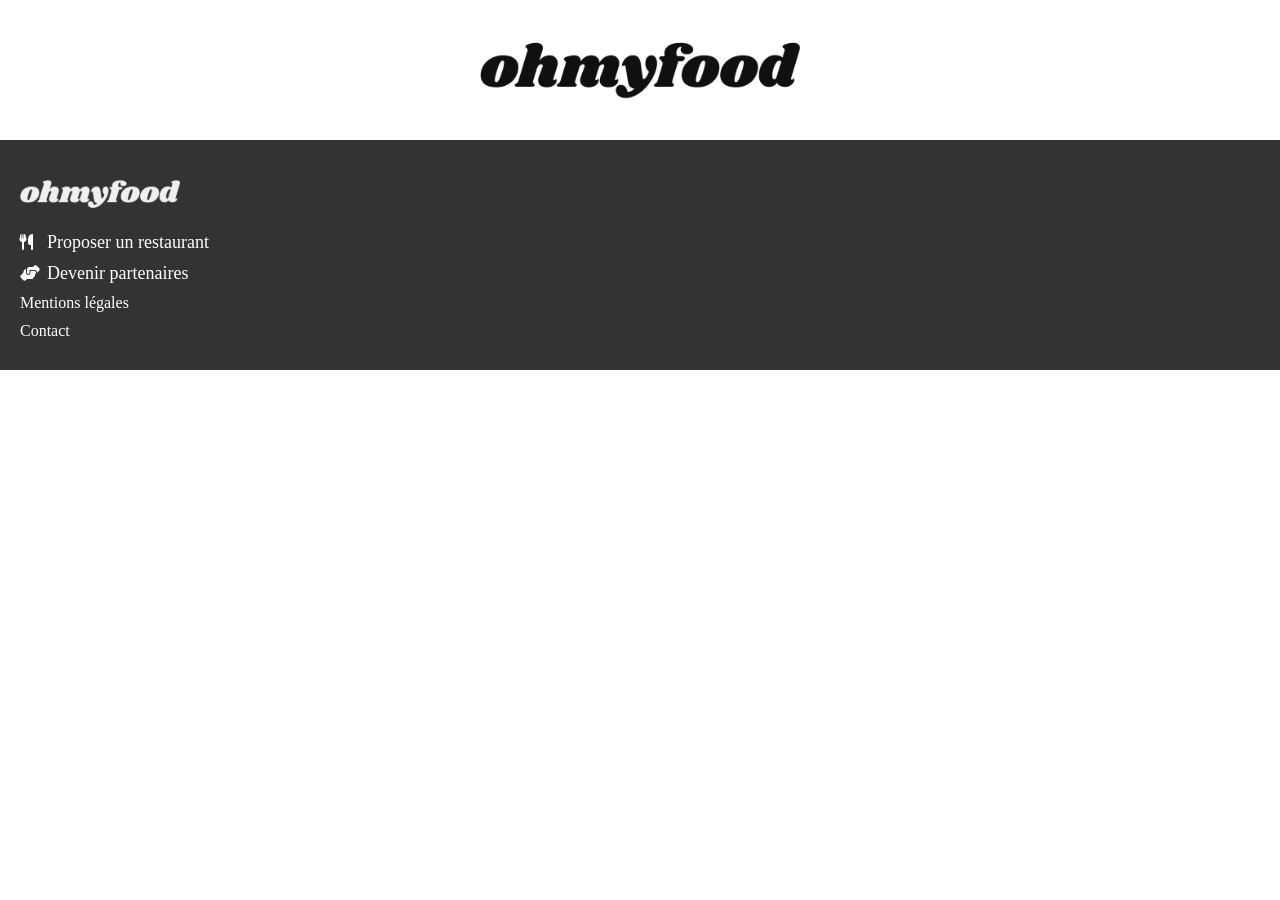
==== aLaFrancaise.html @ 57541936 "Intégration footer header avec le style" ====
<!DOCTYPE html>

<html lang="fr">
    <head>
        <meta charset="UTF-8">
        <meta http-equiv="X-UA-Compatible" content="IE=edge">
        <meta name="viewport" content="width=device-width, initial-scale=1.0">

        <!-- Lien vers css personalisé -->
        <link rel="stylesheet" href="ressources/css/style.css">

        <!-- cdn Font Awesome -->
        <link rel="stylesheet" href="https://cdnjs.cloudflare.com/ajax/libs/font-awesome/6.1.1/css/all.min.css" integrity="sha512-KfkfwYDsLkIlwQp6LFnl8zNdLGxu9YAA1QvwINks4PhcElQSvqcyVLLD9aMhXd13uQjoXtEKNosOWaZqXgel0g==" crossorigin="anonymous" referrerpolicy="no-referrer" />

        <!-- cdn google font -->
        <link rel="preconnect" href="https://fonts.googleapis.com">
        <link rel="preconnect" href="https://fonts.gstatic.com" crossorigin>
        <link href="https://fonts.googleapis.com/css2?family=Shrikhand&display=swap" rel="stylesheet">
        <link href="https://fonts.googleapis.com/css2?family=Roboto:wght@100;300;400;500;700;900&family=Shrikhand&display=swap" rel="stylesheet">

        <title>Ohmyfood - A la française </title>
    </head>

    <body>
        
        <header>
            <div class="nomSite">
                <img src="ressources/images/logo/ohmyfood.png" alt="Nom site internet ohmyfood">
            </div>
        </header>


        <footer>
            <div id="nomSiteFooter">
                <img src="ressources/images/logo/ohmyfood.png" alt="">
            </div>
            <ul>
                <li id="footerRestaurant">
                    <a href="#">
                        <i class="fa-solid fa-utensils"></i>
                        <span>Proposer un restaurant</span>   
                    </a>
                </li>
                <li id="footerPartener">
                    <a href="#">
                        <i class="fa-solid fa-handshake-angle"></i>
                        <span>Devenir partenaires</span>
                    </a>
                </li>
                <li>
                    <a href="#">Mentions légales</a>
                </li>
                <li>
                    <a href="#">Contact</a>
                </li>
            </ul>
        </footer>
    </body>
</html>
---- ressources/css/style.css ----
header .nomSite {
  min-height: 140px;
  position: relative;
}
header .nomSite img {
  display: inline-block;
  position: absolute;
  top: 50%;
  left: 50%;
  transform: translate(-50%, -50%);
  width: clamp(20px, 20em, 400px);
}

footer {
  height: 230px;
  background-color: rgba(0, 0, 0, 0.8);
  padding: 0 20px;
}
footer #nomSiteFooter {
  padding-top: 40px;
  padding-bottom: 20px;
}
footer #nomSiteFooter img {
  filter: invert(100%);
  width: 160px;
}
footer ul li {
  margin-bottom: 10px;
}
footer ul li a {
  color: #fff;
}
footer ul li a i {
  display: inline-block;
}
footer ul li a .fa-utensils {
  margin-right: 9px;
}
footer ul li a .fa-handshake-angle {
  margin-right: 3px;
}
footer ul li a span {
  font-size: 18px;
}

*,
*::before,
*::after {
  padding: 0;
  margin: 0;
  box-sizing: border-box;
  outline: none;
  border: none;
  text-decoration: none;
  list-style: none;
}

/*# sourceMappingURL=style.css.map */
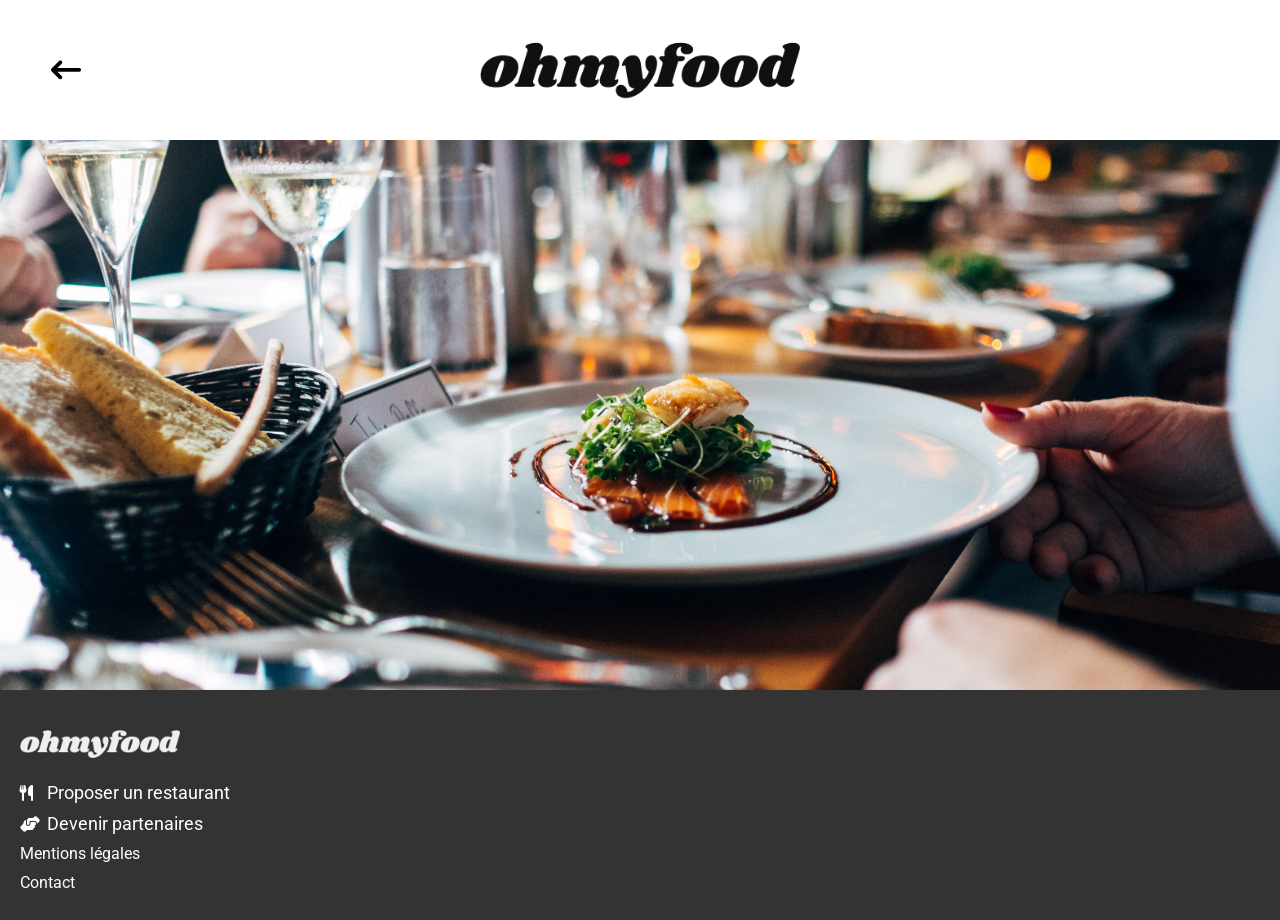
==== commit 3bfe788c: "Ajout photo de présentation de chaque restaurant sur leur page respective + style" ====
--- a/aLaFrancaise.html
+++ b/aLaFrancaise.html
@@ -29,6 +29,13 @@
             </div>
         </header>
 
+        <main>
+            <section class="photoRestaurant" id="photoALaFrancaise">
+                <a href="accueil.html">
+                    <i class="fa-solid fa-arrow-left-long"></i>
+                </a>
+            </section>
+        </main>
 
         <footer>
             <div id="nomSiteFooter">
--- a/ressources/css/style.css
+++ b/ressources/css/style.css
@@ -1,3 +1,4 @@
+@charset "UTF-8";
 header .nomSite {
   min-height: 140px;
   position: relative;
@@ -55,4 +56,254 @@
   list-style: none;
 }
 
+body {
+  font-family: "Roboto", sans-serif;
+  /*'Shrikhand',*/
+}
+body main #localisation {
+  min-height: 100px;
+  background-color: #e3e3e3;
+  display: flex;
+  justify-content: center;
+  align-items: center;
+  box-shadow: 0px -1px 10px 0px grey;
+}
+body main #localisation #localisationIcone {
+  position: relative;
+}
+body main #localisation #localisationIcone i {
+  font-size: 25px;
+  position: absolute;
+  left: -55px;
+  top: -15px;
+}
+body main #localisation p {
+  font-size: 25px;
+}
+body main #reservation {
+  min-height: 250px;
+  background-color: rgba(227, 227, 227, 0.45);
+  display: flex;
+  flex-wrap: wrap;
+  flex-direction: column;
+  justify-content: center;
+  align-items: center;
+  padding: 0px 50px;
+  text-align: center;
+}
+body main #reservation h2 {
+  font-size: 30px;
+  font-weight: 800;
+  margin-top: 60px;
+  margin: 50px 10px 0px 10px;
+}
+body main #reservation h3 {
+  font-weight: 400;
+  color: rgba(0, 0, 0, 0.6);
+  font-size: 20px;
+}
+body main #reservation button {
+  background-image: linear-gradient(to left top, #9356DC 15%, #FF79DA 100%);
+  padding: 15px 45px;
+  text-align: center;
+  border-radius: 999px;
+  margin: 40px auto 80px auto;
+  cursor: pointer;
+  position: relative;
+}
+body main #reservation button::before {
+  position: absolute;
+  content: "";
+  width: 100%;
+  height: 100%;
+  top: 0;
+  left: 0;
+  border-radius: 999px;
+}
+body main #reservation button a {
+  color: white;
+  font-size: 18px;
+}
+body main #fonctionnement h2 {
+  margin: 50px 20px;
+  font-size: 30px;
+}
+body main #fonctionnement #fonctionnementFlex {
+  display: flex;
+  flex-wrap: wrap;
+  flex-direction: column;
+}
+body main #fonctionnement #fonctionnementFlex button {
+  padding: 30px 90px;
+  display: block;
+  border: 1px solid #fff;
+  box-shadow: 0px 3px 6px 0px rgba(227, 227, 227, 0.45);
+  border-radius: 30px;
+  margin: 0 auto 25px auto;
+  text-align: center;
+  position: relative;
+  cursor: pointer;
+}
+body main #fonctionnement #fonctionnementFlex button i {
+  display: inline-block;
+  font-size: 25px;
+  position: absolute;
+  left: 45px;
+  top: 50%;
+  transform: translateY(-60%);
+  color: rgba(0, 0, 0, 0.5);
+}
+body main #fonctionnement #fonctionnementFlex button p {
+  font-size: 17px;
+  font-weight: 700;
+}
+body main #fonctionnement #fonctionnementFlex button span {
+  position: absolute;
+  left: -5px;
+  top: 50%;
+  transform: translateY(-60%);
+  color: #fff;
+}
+body main #fonctionnement #fonctionnementFlex button span:after {
+  content: "";
+  position: absolute;
+  width: 25px;
+  height: 25px;
+  background-color: #9356DC;
+  border-radius: 50%;
+  padding: 7px;
+  left: -8px;
+  top: 50%;
+  transform: translateY(-50%);
+  z-index: -1;
+}
+body main #restaurants {
+  background-color: rgba(227, 227, 227, 0.45);
+  padding-top: 50px;
+  padding-bottom: 50px;
+}
+body main #restaurants h2 {
+  margin: 0px 0px 20px 20px;
+  font-size: 30px;
+}
+body main #restaurants #restaurantContainer {
+  display: flex;
+  justify-content: center;
+  align-items: center;
+  flex-wrap: wrap;
+  flex-direction: column;
+  row-gap: 15px;
+  margin: 0 5%;
+}
+body main #restaurants #restaurantContainer .restaurant {
+  min-height: 200px;
+  width: clamp(250px, 70%, 350px);
+  border-radius: 15px;
+  background-color: #fff;
+  cursor: pointer;
+  overflow: hidden;
+}
+body main #restaurants #restaurantContainer .restaurant a {
+  color: #000;
+}
+body main #restaurants #restaurantContainer .restaurant a #restaurantPhoto1 {
+  background-image: url(../images/restaurants/jay-wennington-N_Y88TWmGwA-unsplash.jpg);
+}
+body main #restaurants #restaurantContainer .restaurant a #restaurantPhoto3 {
+  background-image: url(../images/restaurants/louis-hansel-shotsoflouis-qNBGVyOCY8Q-unsplash.jpg);
+}
+body main #restaurants #restaurantContainer .restaurant a #restaurantPhoto4 {
+  background-image: url(../images/restaurants/stil-u2Lp8tXIcjw-unsplash.jpg);
+}
+body main #restaurants #restaurantContainer .restaurant a #restaurantPhoto2 {
+  background-image: url(../images/restaurants/toa-heftiba-DQKerTsQwi0-unsplash.jpg);
+}
+body main #restaurants #restaurantContainer .restaurant a .restaurantPhoto {
+  background-size: cover;
+  background-position: center;
+  background-repeat: no-repeat;
+  min-height: 160px;
+  position: relative;
+}
+body main #restaurants #restaurantContainer .restaurant a .restaurantPhoto span {
+  background-color: #99E2D0;
+  display: inline-block;
+  padding: 5px 10px;
+  border-radius: 5px;
+  position: absolute;
+  top: 5%;
+  right: 5%;
+}
+body main #restaurants #restaurantContainer .restaurant a .restaurantPhoto span ul {
+  text-align: center;
+}
+body main #restaurants #restaurantContainer .restaurant a .restaurantPhoto span ul li {
+  display: inline-block;
+  letter-spacing: -2px;
+  color: #000;
+}
+body main #restaurants #restaurantContainer .restaurant a .restaurantDescription {
+  position: relative;
+}
+body main #restaurants #restaurantContainer .restaurant a .restaurantDescription h4 {
+  font-size: 16px;
+  font-weight: 700;
+  margin: 15px 0 0 5px;
+}
+body main #restaurants #restaurantContainer .restaurant a .restaurantDescription h5 {
+  font-size: 15px;
+  font-weight: 400;
+  margin: 5px 0 20px 5px;
+}
+body main #restaurants #restaurantContainer .restaurant a .restaurantDescription i {
+  position: absolute;
+  top: 5px;
+  right: 10px;
+  font-size: 20px;
+}
+body main #restaurants #restaurantContainer .restaurant a .restaurantDescription .fa-solid.fa-heart {
+  display: none;
+}
+body main #restaurants #restaurantContainer .restaurant a .restaurantDescription .fa-regular.fa-heart {
+  display: block;
+}
+body main #restaurants #restaurantContainer .restaurant a .restaurantDescription .fa-regular.fa-heart:hover {
+  display: none;
+}
+body main #restaurants #restaurantContainer .restaurant a .restaurantDescription .fa-regular.fa-heart:hover + .fa-solid.fa-heart {
+  display: block;
+  color: #9356DC;
+}
+body main #photoALaFrancaise {
+  background-image: url(../images/restaurants/jay-wennington-N_Y88TWmGwA-unsplash.jpg);
+}
+body main #photoLaNoteEnchantée {
+  background-image: url(../images/restaurants/stil-u2Lp8tXIcjw-unsplash.jpg);
+}
+body main #photoLaPaletteDuGout {
+  background-image: url(../images/restaurants/toa-heftiba-DQKerTsQwi0-unsplash.jpg);
+}
+body main #photoleDeliceDuSens {
+  background-image: url(../images/restaurants/louis-hansel-shotsoflouis-qNBGVyOCY8Q-unsplash.jpg);
+}
+body main .photoRestaurant {
+  background-size: cover;
+  background-position: center;
+  background-repeat: no-repeat;
+  min-height: 550px;
+  position: relative;
+  z-index: 1;
+}
+body main .photoRestaurant a {
+  color: #000;
+}
+body main .photoRestaurant a i {
+  position: absolute;
+  top: -85px;
+  left: 4%;
+  font-size: 30px;
+  font-weight: bold;
+  cursor: pointer;
+}
+
 /*# sourceMappingURL=style.css.map */
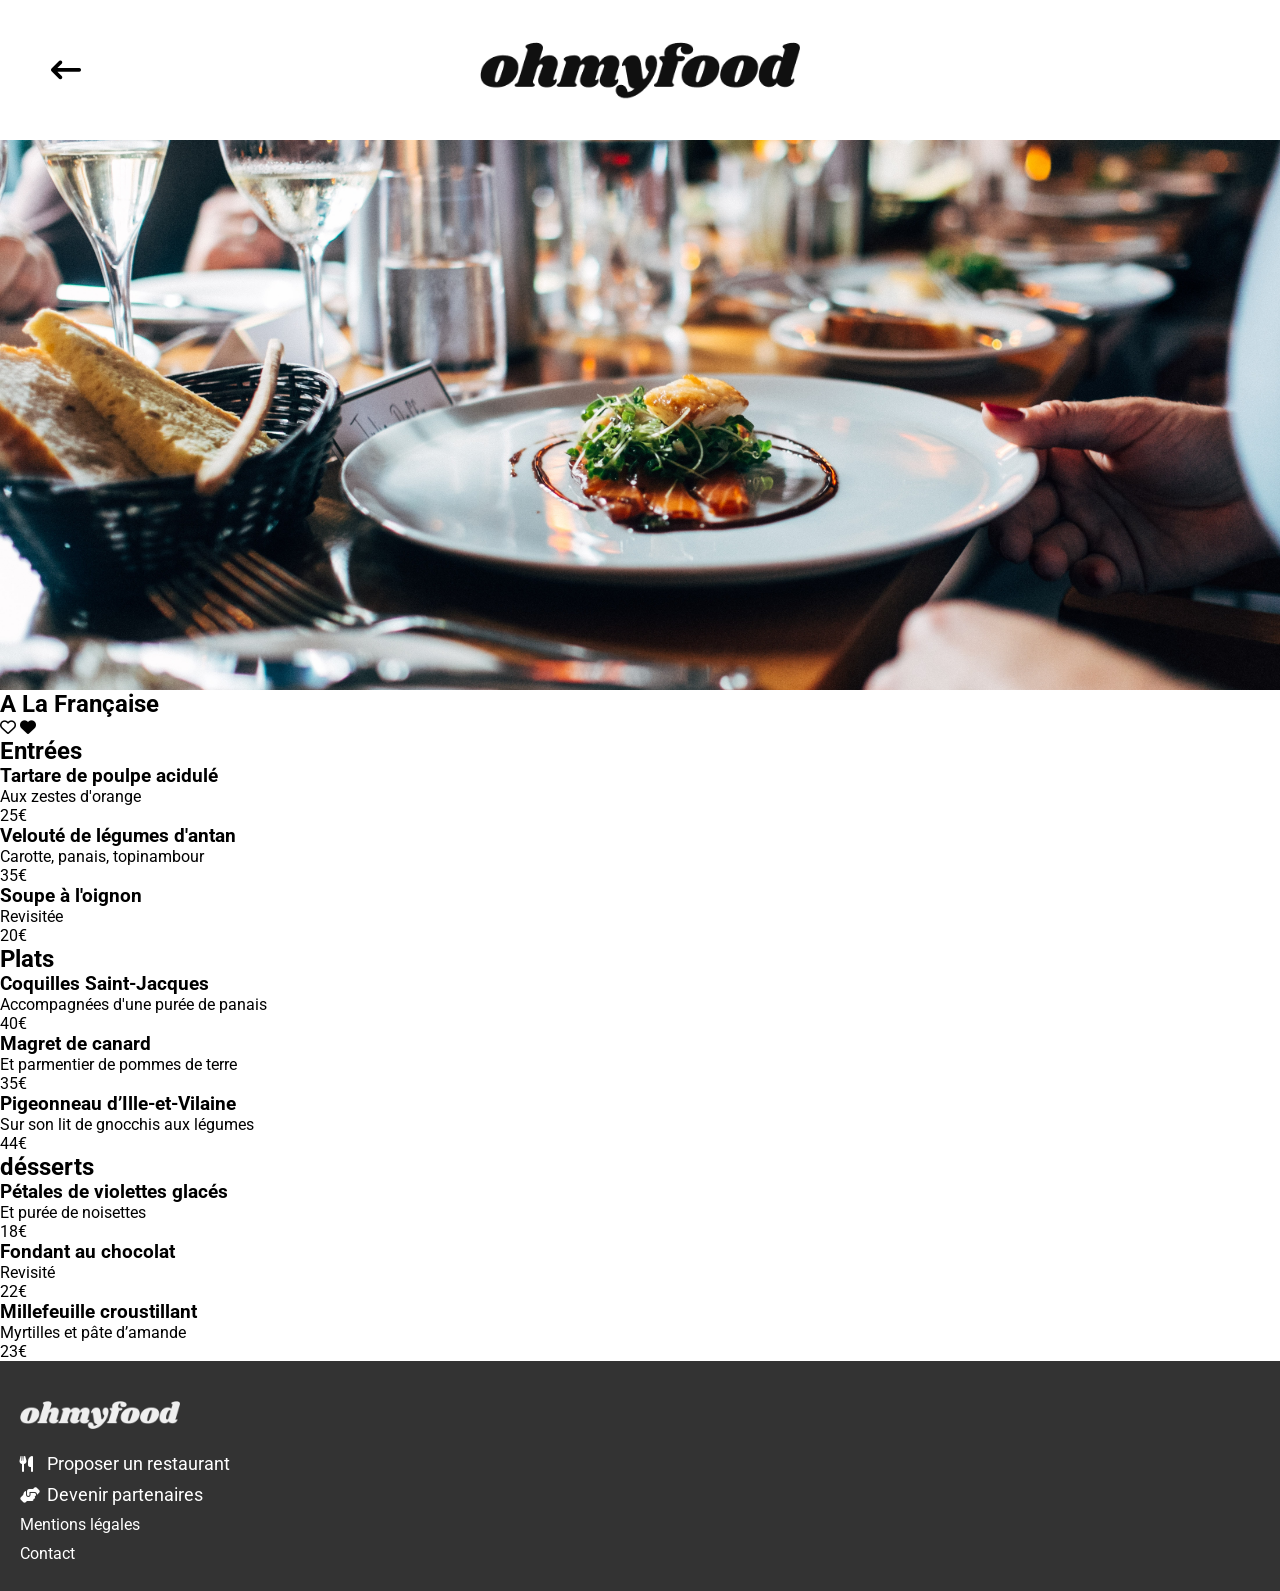
==== commit 35c29e88: "Ajout structure html sur l'ensemble des page pour les menus" ====
--- a/aLaFrancaise.html
+++ b/aLaFrancaise.html
@@ -30,11 +30,88 @@
         </header>
 
         <main>
+
             <section class="photoRestaurant" id="photoALaFrancaise">
                 <a href="accueil.html">
                     <i class="fa-solid fa-arrow-left-long"></i>
                 </a>
             </section>
+
+            <section class="contenuRestaurant">  
+
+                <div class="titreRestaurant">
+                    <h1>A La Française</h1>
+                    <i class="fa-regular fa-heart"></i>
+                    <i class="fa-solid fa-heart"></i>
+                </div>
+
+                <div class="platRestaurant">
+                    <div class="platRestaurantType">
+                        <h2>Entrées</h2>
+                        <div class="platRestaurantTypeDetail">
+                            <div class="DetailCarteRestaurant">
+                                <h3>Tartare de poulpe acidulé</h3>
+                                <p>Aux zestes d'orange</p>
+                                <span>25€</span>
+                            </div>
+                            <div class="DetailCarteRestaurant">
+                                <h3>Velouté de légumes d'antan</h3>
+                                <p>Carotte, panais, topinambour</p>
+                                <span>35€</span>
+                            </div>
+                            <div class="DetailCarteRestaurant">
+                                <h3>Soupe à l'oignon</h3>
+                                <p>Revisitée</p>
+                                <span>20€</span>
+                            </div>
+                        </div>
+                    </div>
+
+                    <div class="platRestaurantType">
+                        <h2>Plats</h2>
+                        <div class="platRestaurantTypeDetail">
+                            <div class="DetailCarteRestaurant">
+                                <h3>Coquilles Saint-Jacques</h3>
+                                <p>Accompagnées d'une purée de panais</p>
+                                <span>40€</span>
+                            </div>
+                            <div class="DetailCarteRestaurant">
+                                <h3>Magret de canard</h3>
+                                <p>Et parmentier de pommes de terre</p>
+                                <span>35€</span>
+                            </div>
+                            <div class="DetailCarteRestaurant">
+                                <h3>Pigeonneau d’Ille-et-Vilaine</h3>
+                                <p>Sur son lit de gnocchis aux légumes</p>
+                                <span>44€</span>
+                            </div>
+                        </div>
+                    </div>
+
+                    <div class="platRestaurantType">
+                        <h2>désserts</h2>
+                        <div class="platRestaurantTypeDetail">
+                            <div class="DetailCarteRestaurant">
+                                <h3>Pétales de violettes glacés</h3>
+                                <p>Et purée de noisettes</p>
+                                <span>18€</span>
+                            </div>
+                            <div class="DetailCarteRestaurant">
+                                <h3>Fondant au chocolat</h3>
+                                <p>Revisité</p>
+                                <span>22€</span>
+                            </div>
+                            <div class="DetailCarteRestaurant">
+                                <h3>Millefeuille croustillant</h3>
+                                <p>Myrtilles et pâte d’amande</p>
+                                <span>23€</span>
+                            </div>
+                        </div>
+                    </div>
+
+                </div>
+            </section>
+
         </main>
 
         <footer>
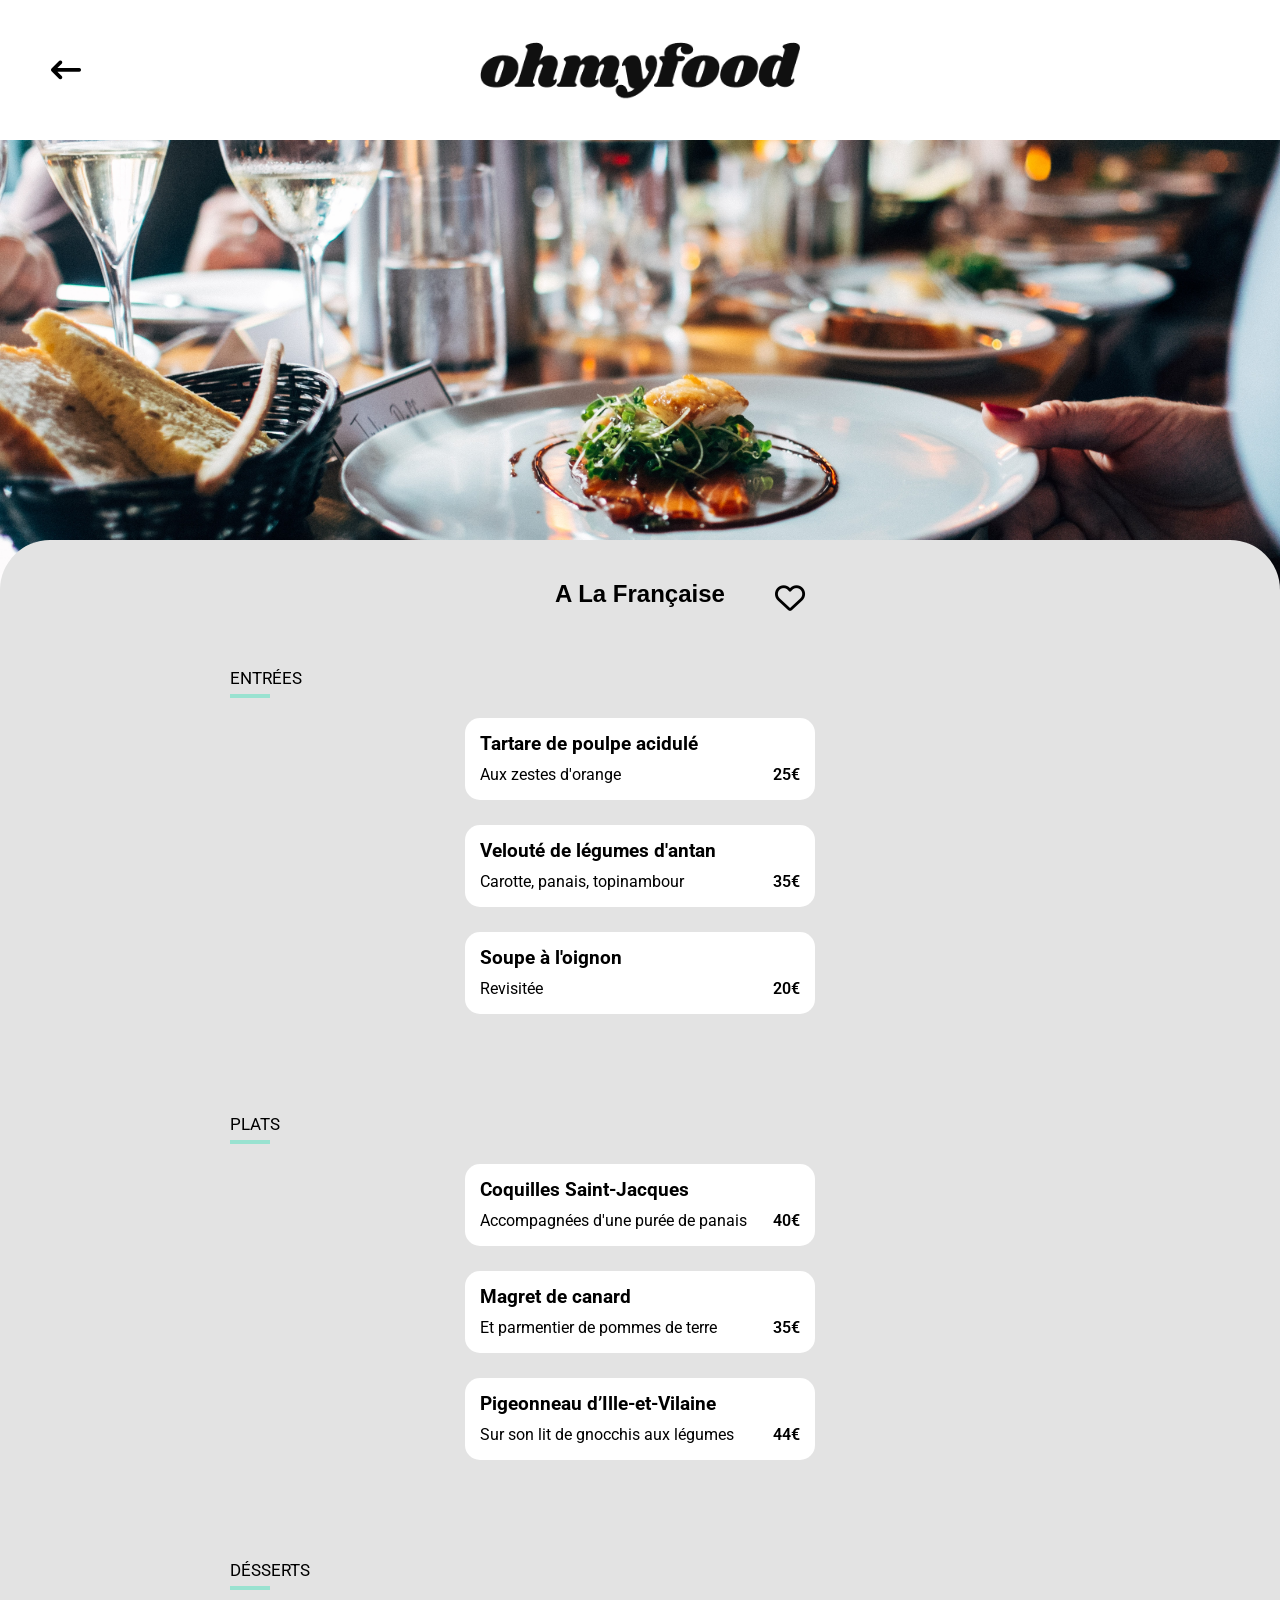
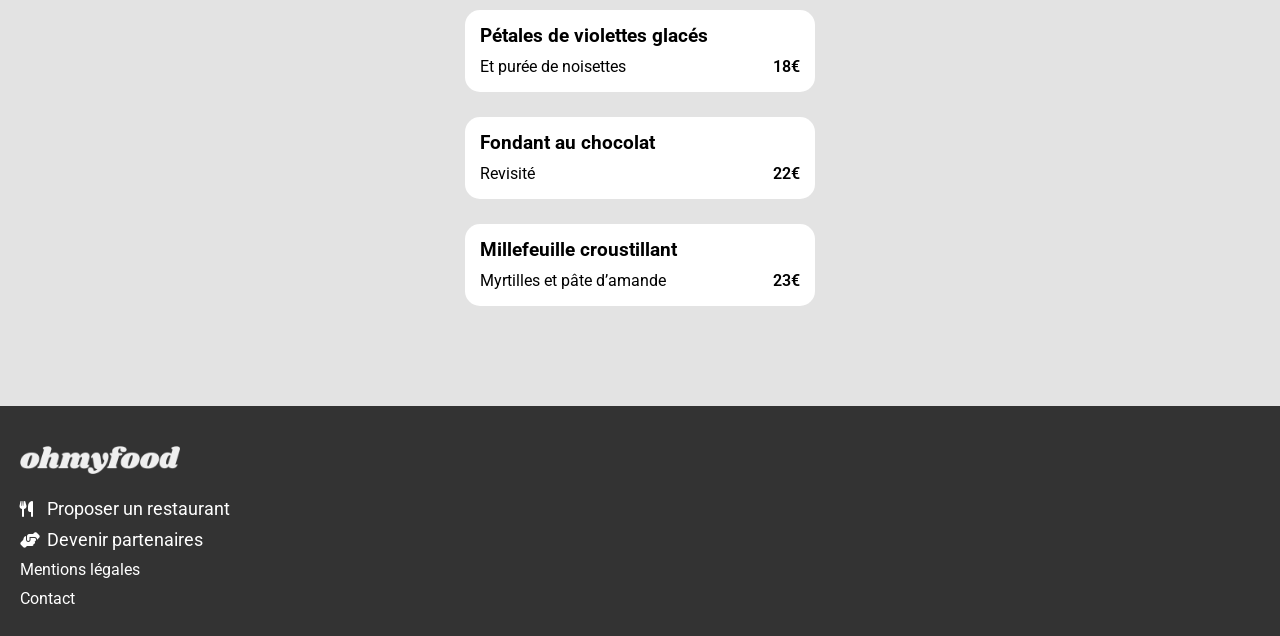
==== commit caba853a: "rectification après correspondance avec w3c html" ====
--- a/aLaFrancaise.html
+++ b/aLaFrancaise.html
@@ -8,6 +8,7 @@
 
         <!-- Lien vers css personalisé -->
         <link rel="stylesheet" href="ressources/css/style.css">
+        <link rel="stylesheet" href="ressources/css/styleMediasQueries.css">
 
         <!-- cdn Font Awesome -->
         <link rel="stylesheet" href="https://cdnjs.cloudflare.com/ajax/libs/font-awesome/6.1.1/css/all.min.css" integrity="sha512-KfkfwYDsLkIlwQp6LFnl8zNdLGxu9YAA1QvwINks4PhcElQSvqcyVLLD9aMhXd13uQjoXtEKNosOWaZqXgel0g==" crossorigin="anonymous" referrerpolicy="no-referrer" />
@@ -18,27 +19,26 @@
         <link href="https://fonts.googleapis.com/css2?family=Shrikhand&display=swap" rel="stylesheet">
         <link href="https://fonts.googleapis.com/css2?family=Roboto:wght@100;300;400;500;700;900&family=Shrikhand&display=swap" rel="stylesheet">
 
-        <title>Ohmyfood - A la française </title>
+        <title> Ohmyfood - A la française </title>
     </head>
 
     <body>
-        
+
         <header>
             <div class="nomSite">
                 <img src="ressources/images/logo/ohmyfood.png" alt="Nom site internet ohmyfood">
             </div>
         </header>
-
+        
         <main>
-
-            <section class="photoRestaurant" id="photoALaFrancaise">
+            <div class="photoRestaurant" id="photoALaFrancaise">
                 <a href="accueil.html">
                     <i class="fa-solid fa-arrow-left-long"></i>
                 </a>
-            </section>
+            </div>
 
-            <section class="contenuRestaurant">  
-
+            <section class="contenuRestaurant">
+                
                 <div class="titreRestaurant">
                     <h1>A La Française</h1>
                     <i class="fa-regular fa-heart"></i>
@@ -50,16 +50,32 @@
                         <h2>Entrées</h2>
                         <div class="platRestaurantTypeDetail">
                             <div class="DetailCarteRestaurant">
+                                <div class="extensionCarteHover">
+                                    <span>...</span>
+                                </div>
+                                <div class="extensionCarteHoverCheck">
+                                    <i class="fa-solid fa-circle-check"></i>
+                                </div>
                                 <h3>Tartare de poulpe acidulé</h3>
                                 <p>Aux zestes d'orange</p>
                                 <span>25€</span>
                             </div>
                             <div class="DetailCarteRestaurant">
+                                <div class="extensionCarteHover">
+                                    <span>...</span>
+                                </div>
+                                <div class="extensionCarteHoverCheck">
+                                    <i class="fa-solid fa-circle-check"></i>
+                                </div>
                                 <h3>Velouté de légumes d'antan</h3>
                                 <p>Carotte, panais, topinambour</p>
                                 <span>35€</span>
                             </div>
                             <div class="DetailCarteRestaurant">
+                                <div class="extensionCarteHover"></div>
+                                <div class="extensionCarteHoverCheck">
+                                    <i class="fa-solid fa-circle-check"></i>
+                                </div>
                                 <h3>Soupe à l'oignon</h3>
                                 <p>Revisitée</p>
                                 <span>20€</span>
@@ -71,16 +87,34 @@
                         <h2>Plats</h2>
                         <div class="platRestaurantTypeDetail">
                             <div class="DetailCarteRestaurant">
+                                <div class="extensionCarteHover">
+                                    <span>...</span>
+                                </div>
+                                <div class="extensionCarteHoverCheck">
+                                    <i class="fa-solid fa-circle-check"></i>
+                                </div>
                                 <h3>Coquilles Saint-Jacques</h3>
                                 <p>Accompagnées d'une purée de panais</p>
                                 <span>40€</span>
                             </div>
                             <div class="DetailCarteRestaurant">
+                                <div class="extensionCarteHover">
+                                    <span>...</span>
+                                </div>
+                                <div class="extensionCarteHoverCheck">
+                                    <i class="fa-solid fa-circle-check"></i>
+                                </div>
                                 <h3>Magret de canard</h3>
                                 <p>Et parmentier de pommes de terre</p>
                                 <span>35€</span>
                             </div>
                             <div class="DetailCarteRestaurant">
+                                <div class="extensionCarteHover">
+                                    <span>...</span>
+                                </div>
+                                <div class="extensionCarteHoverCheck">
+                                    <i class="fa-solid fa-circle-check"></i>
+                                </div>
                                 <h3>Pigeonneau d’Ille-et-Vilaine</h3>
                                 <p>Sur son lit de gnocchis aux légumes</p>
                                 <span>44€</span>
@@ -92,16 +126,34 @@
                         <h2>désserts</h2>
                         <div class="platRestaurantTypeDetail">
                             <div class="DetailCarteRestaurant">
+                                <div class="extensionCarteHover">
+                                    <span>...</span>
+                                </div>
+                                <div class="extensionCarteHoverCheck">
+                                    <i class="fa-solid fa-circle-check"></i>
+                                </div>
                                 <h3>Pétales de violettes glacés</h3>
                                 <p>Et purée de noisettes</p>
                                 <span>18€</span>
                             </div>
                             <div class="DetailCarteRestaurant">
+                                <div class="extensionCarteHover">
+                                    <span>...</span>
+                                </div>
+                                <div class="extensionCarteHoverCheck">
+                                    <i class="fa-solid fa-circle-check"></i>
+                                </div>
                                 <h3>Fondant au chocolat</h3>
                                 <p>Revisité</p>
                                 <span>22€</span>
                             </div>
                             <div class="DetailCarteRestaurant">
+                                <div class="extensionCarteHover">
+                                    <span>...</span>
+                                </div>
+                                <div class="extensionCarteHoverCheck">
+                                    <i class="fa-solid fa-circle-check"></i>
+                                </div>
                                 <h3>Millefeuille croustillant</h3>
                                 <p>Myrtilles et pâte d’amande</p>
                                 <span>23€</span>
@@ -111,9 +163,8 @@
 
                 </div>
             </section>
-
         </main>
-
+        
         <footer>
             <div id="nomSiteFooter">
                 <img src="ressources/images/logo/ohmyfood.png" alt="">
--- a/ressources/css/style.css
+++ b/ressources/css/style.css
@@ -58,7 +58,6 @@
 
 body {
   font-family: "Roboto", sans-serif;
-  /*'Shrikhand',*/
 }
 body main #localisation {
   min-height: 100px;
@@ -102,16 +101,18 @@
   color: rgba(0, 0, 0, 0.6);
   font-size: 20px;
 }
-body main #reservation button {
+body main #reservation a {
+  color: white;
+  font-size: clamp(15px, 8em, 25px);
   background-image: linear-gradient(to left top, #9356DC 15%, #FF79DA 100%);
-  padding: 15px 45px;
+  padding: 20px 30px;
   text-align: center;
   border-radius: 999px;
   margin: 40px auto 80px auto;
   cursor: pointer;
   position: relative;
 }
-body main #reservation button::before {
+body main #reservation a::before {
   position: absolute;
   content: "";
   width: 100%;
@@ -120,10 +121,6 @@
   left: 0;
   border-radius: 999px;
 }
-body main #reservation button a {
-  color: white;
-  font-size: 18px;
-}
 body main #fonctionnement h2 {
   margin: 50px 20px;
   font-size: 30px;
@@ -133,38 +130,44 @@
   flex-wrap: wrap;
   flex-direction: column;
 }
-body main #fonctionnement #fonctionnementFlex button {
-  padding: 30px 90px;
-  display: block;
+body main #fonctionnement #fonctionnementFlex a {
+  padding: 30px 0px;
+  width: clamp(250px, 70%, 400px);
   border: 1px solid #fff;
   box-shadow: 0px 3px 6px 0px rgba(227, 227, 227, 0.45);
   border-radius: 30px;
   margin: 0 auto 25px auto;
   text-align: center;
   position: relative;
-  cursor: pointer;
-}
-body main #fonctionnement #fonctionnementFlex button i {
-  display: inline-block;
-  font-size: 25px;
-  position: absolute;
-  left: 45px;
-  top: 50%;
-  transform: translateY(-60%);
+  color: #000;
+  cursor: pointer;
+}
+body main #fonctionnement #fonctionnementFlex a .fonctionnementButtonFlex {
+  display: flex;
+  flex-direction: row;
+  flex-wrap: wrap;
+  row-gap: 20px;
+  justify-content: space-around;
+  padding: 0px 15px;
+}
+body main #fonctionnement #fonctionnementFlex a .fonctionnementButtonFlex i {
+  display: inline-block;
+  font-size: 22px;
   color: rgba(0, 0, 0, 0.5);
 }
-body main #fonctionnement #fonctionnementFlex button p {
-  font-size: 17px;
+body main #fonctionnement #fonctionnementFlex a .fonctionnementButtonFlex p {
+  display: inline-block;
+  font-size: 20px;
   font-weight: 700;
 }
-body main #fonctionnement #fonctionnementFlex button span {
+body main #fonctionnement #fonctionnementFlex a span {
   position: absolute;
   left: -5px;
   top: 50%;
   transform: translateY(-60%);
   color: #fff;
 }
-body main #fonctionnement #fonctionnementFlex button span:after {
+body main #fonctionnement #fonctionnementFlex a span:after {
   content: "";
   position: absolute;
   width: 25px;
@@ -193,11 +196,10 @@
   flex-wrap: wrap;
   flex-direction: column;
   row-gap: 15px;
-  margin: 0 5%;
 }
 body main #restaurants #restaurantContainer .restaurant {
   min-height: 200px;
-  width: clamp(250px, 70%, 350px);
+  width: clamp(250px, 90%, 450px);
   border-radius: 15px;
   background-color: #fff;
   cursor: pointer;
@@ -225,7 +227,7 @@
   min-height: 160px;
   position: relative;
 }
-body main #restaurants #restaurantContainer .restaurant a .restaurantPhoto span {
+body main #restaurants #restaurantContainer .restaurant a .restaurantPhoto .textClignotant {
   background-color: #99E2D0;
   display: inline-block;
   padding: 5px 10px;
@@ -234,10 +236,10 @@
   top: 5%;
   right: 5%;
 }
-body main #restaurants #restaurantContainer .restaurant a .restaurantPhoto span ul {
+body main #restaurants #restaurantContainer .restaurant a .restaurantPhoto .textClignotant ul {
   text-align: center;
 }
-body main #restaurants #restaurantContainer .restaurant a .restaurantPhoto span ul li {
+body main #restaurants #restaurantContainer .restaurant a .restaurantPhoto .textClignotant ul li {
   display: inline-block;
   letter-spacing: -2px;
   color: #000;
@@ -262,17 +264,22 @@
   font-size: 20px;
 }
 body main #restaurants #restaurantContainer .restaurant a .restaurantDescription .fa-solid.fa-heart {
-  display: none;
+  background-image: linear-gradient(to left top, #9356DC 15%, #FF79DA 100%);
+  background-clip: text;
+  -webkit-background-clip: text;
+  color: transparent;
+  opacity: 0;
+  transition: all 0.2s;
+}
+body main #restaurants #restaurantContainer .restaurant a .restaurantDescription .fa-solid.fa-heart:hover {
+  opacity: 1;
+  transform: scale(1.1);
+}
+body main #restaurants #restaurantContainer .restaurant a .restaurantDescription .fa-solid.fa-heart:hover + .fa-regular.fa-heart {
+  opacity: 0;
 }
 body main #restaurants #restaurantContainer .restaurant a .restaurantDescription .fa-regular.fa-heart {
-  display: block;
-}
-body main #restaurants #restaurantContainer .restaurant a .restaurantDescription .fa-regular.fa-heart:hover {
-  display: none;
-}
-body main #restaurants #restaurantContainer .restaurant a .restaurantDescription .fa-regular.fa-heart:hover + .fa-solid.fa-heart {
-  display: block;
-  color: #9356DC;
+  opacity: 1;
 }
 body main #photoALaFrancaise {
   background-image: url(../images/restaurants/jay-wennington-N_Y88TWmGwA-unsplash.jpg);
@@ -305,5 +312,135 @@
   font-weight: bold;
   cursor: pointer;
 }
+body main .contenuRestaurant {
+  padding-top: 40px;
+  background-color: #e3e3e3;
+  border-radius: 50px 50px 0 0;
+  margin-top: -150px;
+  z-index: 1000;
+  position: relative;
+  overflow: hidden;
+}
+body main .contenuRestaurant .titreRestaurant {
+  position: relative;
+}
+body main .contenuRestaurant .titreRestaurant h1 {
+  text-align: center;
+  font-family: "Shrikhand", sans-serif;
+  margin-bottom: 60px;
+}
+body main .contenuRestaurant .titreRestaurant i {
+  position: absolute;
+  top: 3px;
+  left: calc(135px + 50%);
+  font-size: 30px;
+  cursor: pointer;
+}
+body main .contenuRestaurant .titreRestaurant .fa-solid.fa-heart {
+  background-image: linear-gradient(to left top, #9356DC 15%, #FF79DA 100%);
+  background-clip: text;
+  -webkit-background-clip: text;
+  color: transparent;
+  opacity: 0;
+  transition: all 0.2s;
+}
+body main .contenuRestaurant .titreRestaurant .fa-solid.fa-heart:hover {
+  opacity: 1;
+  transform: scale(1.1);
+}
+body main .contenuRestaurant .titreRestaurant .fa-solid.fa-heart:hover + .fa-regular.fa-heart {
+  opacity: 0;
+}
+body main .contenuRestaurant .titreRestaurant .fa-regular.fa-heart {
+  opacity: 1;
+}
+body main .contenuRestaurant .platRestaurant {
+  display: flex;
+  flex-wrap: wrap;
+  flex-direction: column;
+  row-gap: 100px;
+  margin-bottom: 100px;
+}
+body main .contenuRestaurant .platRestaurant .platRestaurantType h2 {
+  font-size: 17px;
+  font-weight: 400;
+  text-transform: uppercase;
+  padding-bottom: 15px;
+  margin-bottom: 15px;
+  margin-left: 18%;
+  position: relative;
+}
+body main .contenuRestaurant .platRestaurant .platRestaurantType h2::before {
+  content: "";
+  position: absolute;
+  width: 40px;
+  background-color: #99E2D0;
+  border: 2px solid #99E2D0;
+  bottom: 5px;
+}
+body main .contenuRestaurant .platRestaurant .platRestaurantType .platRestaurantTypeDetail {
+  display: flex;
+  flex-direction: column;
+  justify-content: center;
+  align-items: center;
+  row-gap: 25px;
+}
+body main .contenuRestaurant .platRestaurant .platRestaurantType .platRestaurantTypeDetail .DetailCarteRestaurant {
+  padding: 5px 15px;
+  background-color: #fff;
+  border-radius: 15px;
+  min-width: 350px;
+  position: relative;
+  cursor: pointer;
+  overflow: hidden;
+}
+body main .contenuRestaurant .platRestaurant .platRestaurantType .platRestaurantTypeDetail .DetailCarteRestaurant .extensionCarteHover {
+  position: absolute;
+  right: -60%;
+  top: 0;
+  z-index: 20;
+  height: 100%;
+  width: 60%;
+  background-color: #fff;
+  overflow: hidden;
+  background-color: #fff;
+}
+body main .contenuRestaurant .platRestaurant .platRestaurantType .platRestaurantTypeDetail .DetailCarteRestaurant .extensionCarteHover span {
+  position: absolute;
+  bottom: 14px;
+  right: 60%;
+  font-size: 25px;
+  letter-spacing: 2px;
+}
+body main .contenuRestaurant .platRestaurant .platRestaurantType .platRestaurantTypeDetail .DetailCarteRestaurant .extensionCarteHoverCheck {
+  position: absolute;
+  z-index: 40;
+  width: 60px;
+  height: 100%;
+  background-color: #99E2D0;
+  top: 0;
+  right: -60px;
+  display: flex;
+  justify-content: center;
+  align-items: center;
+}
+body main .contenuRestaurant .platRestaurant .platRestaurantType .platRestaurantTypeDetail .DetailCarteRestaurant .extensionCarteHoverCheck i {
+  font-size: 30px;
+  color: #fff;
+  transform: rotate(0);
+}
+body main .contenuRestaurant .platRestaurant .platRestaurantType .platRestaurantTypeDetail .DetailCarteRestaurant h3 {
+  margin: 10px 0;
+}
+body main .contenuRestaurant .platRestaurant .platRestaurantType .platRestaurantTypeDetail .DetailCarteRestaurant p {
+  margin-bottom: 11px;
+}
+body main .contenuRestaurant .platRestaurant .platRestaurantType .platRestaurantTypeDetail .DetailCarteRestaurant span {
+  position: absolute;
+  right: 15px;
+  z-index: 30;
+  bottom: 20%;
+  font-weight: 600;
+}
 
 /*# sourceMappingURL=style.css.map */
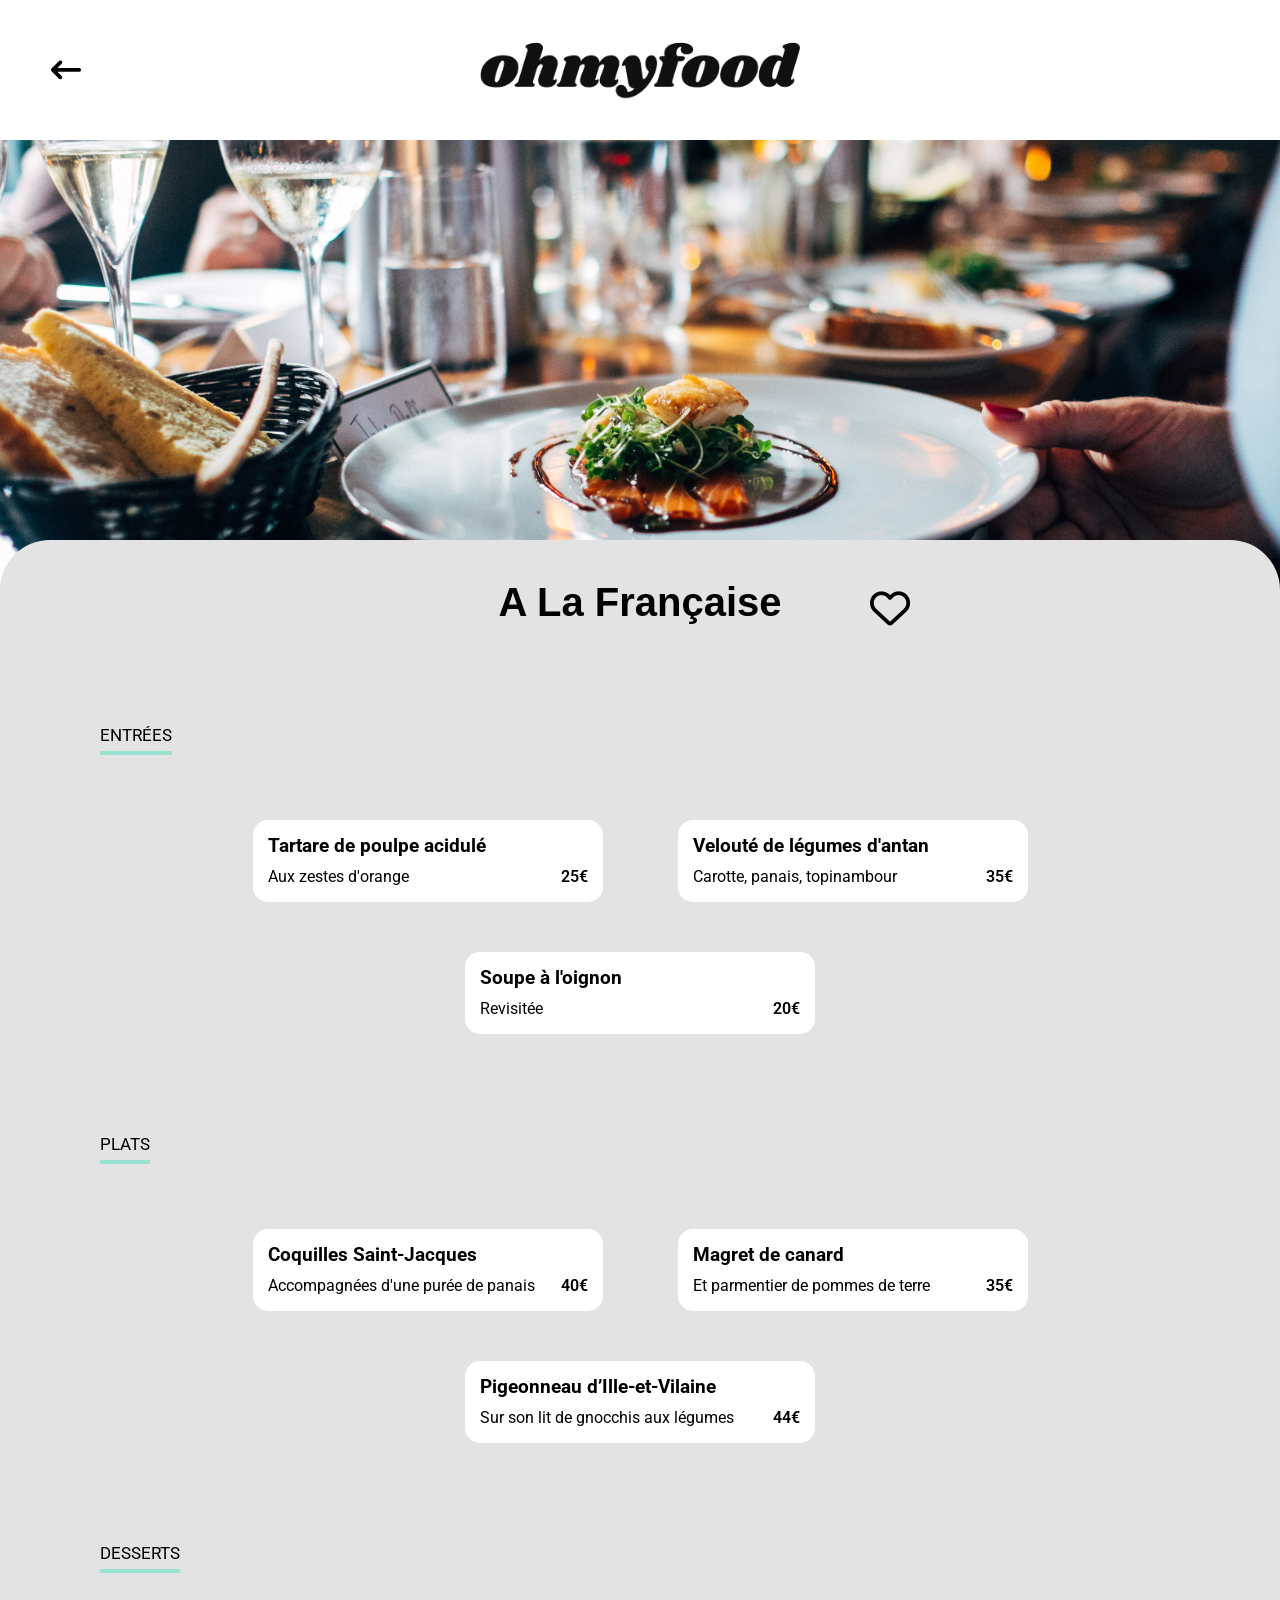
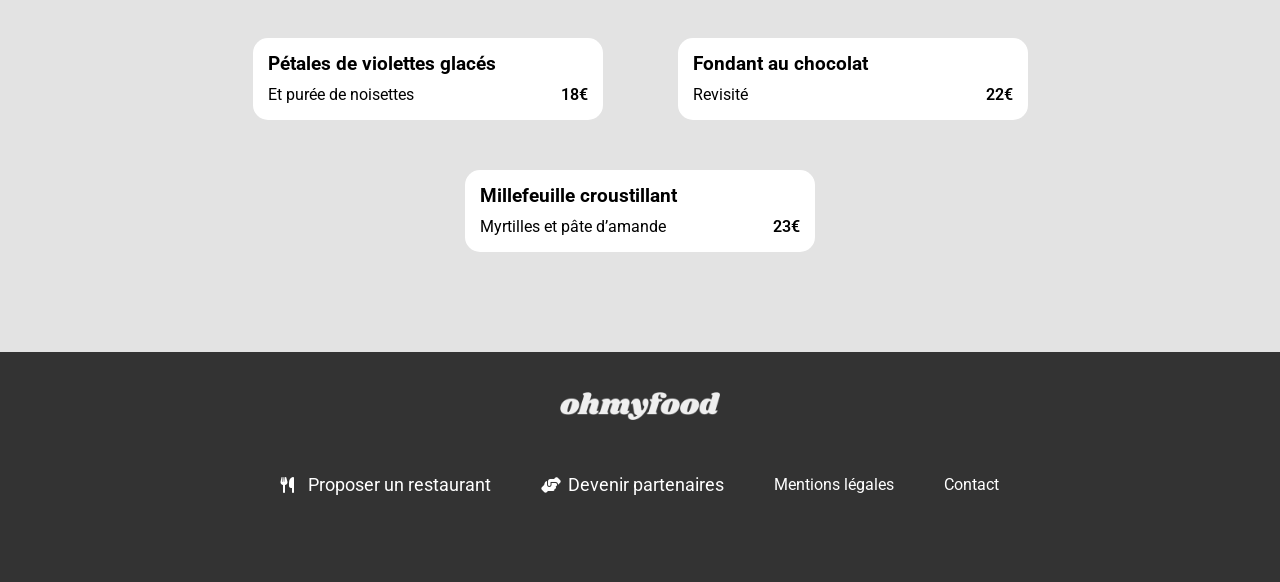
==== commit 071d58ad: "correction apparition prix sur les cartes" ====
--- a/aLaFrancaise.html
+++ b/aLaFrancaise.html
@@ -123,7 +123,7 @@
                     </div>
 
                     <div class="platRestaurantType">
-                        <h2>désserts</h2>
+                        <h2>desserts</h2>
                         <div class="platRestaurantTypeDetail">
                             <div class="DetailCarteRestaurant">
                                 <div class="extensionCarteHover">
--- a/ressources/css/style.css
+++ b/ressources/css/style.css
@@ -44,6 +44,71 @@
   font-size: 18px;
 }
 
+.loader-container {
+  position: fixed;
+  top: 0;
+  bottom: 0;
+  height: 100vh;
+  width: 100%;
+  background-color: #f1f1f1;
+  opacity: 0.9;
+  z-index: 50;
+  animation: cleanLoader 0.5s 3s ease-out forwards;
+  display: flex;
+  align-items: center;
+  justify-content: center;
+}
+.loader-container .loader {
+  display: block;
+  position: relative;
+  width: 250px;
+  height: 250px;
+  border-radius: 50%;
+  border: 7px solid transparent;
+  border-top-color: #9356DC;
+  animation: spin 2s linear infinite;
+}
+.loader-container .loader::before, .loader-container .loader::after {
+  position: absolute;
+  content: "";
+  border-radius: 50%;
+  border: 7px solid transparent;
+}
+.loader-container .loader::before {
+  top: 10px;
+  left: 10px;
+  right: 10px;
+  bottom: 10px;
+  border-top-color: #FF79DA;
+  animation: spin 3s linear infinite;
+}
+.loader-container .loader::after {
+  top: 25px;
+  left: 25px;
+  right: 25px;
+  bottom: 25px;
+  border-top-color: #99E2D0;
+  animation: spin 1.5s linear infinite;
+}
+
+@keyframes cleanLoader {
+  0% {
+    opacity: 0.9;
+    z-index: 50;
+  }
+  100% {
+    opacity: 0;
+    z-index: -50;
+  }
+}
+@keyframes spin {
+  from {
+    transform: rotate(0);
+  }
+  to {
+    transform: rotate(360deg);
+  }
+}
 *,
 *::before,
 *::after {
@@ -67,14 +132,9 @@
   align-items: center;
   box-shadow: 0px -1px 10px 0px grey;
 }
-body main #localisation #localisationIcone {
-  position: relative;
-}
-body main #localisation #localisationIcone i {
+body main #localisation i {
   font-size: 25px;
-  position: absolute;
-  left: -55px;
-  top: -15px;
+  margin-right: 20px;
 }
 body main #localisation p {
   font-size: 25px;
@@ -120,6 +180,13 @@
   top: 0;
   left: 0;
   border-radius: 999px;
+  -webkit-box-shadow: 0px 10px 13px -7px #000000, 0px 0px 36px 13px rgba(0, 0, 0, 0.62);
+  box-shadow: 0px 10px 13px -7px #000000, 0px 0px 36px 13px rgba(0, 0, 0, 0.62);
+  opacity: 0;
+  transition: opacity 0.2s linear;
+}
+body main #reservation a:hover::before {
+  opacity: 1;
 }
 body main #fonctionnement h2 {
   margin: 50px 20px;
@@ -141,6 +208,9 @@
   position: relative;
   color: #000;
   cursor: pointer;
+  background-image: linear-gradient(to right, transparent 50%, rgba(147, 86, 220, 0.2) 50%);
+  background-size: 200%;
+  transition: 0.4s ease-out;
 }
 body main #fonctionnement #fonctionnementFlex a .fonctionnementButtonFlex {
   display: flex;
@@ -180,12 +250,18 @@
   transform: translateY(-50%);
   z-index: -1;
 }
+body main #fonctionnement #fonctionnementFlex a:hover {
+  background-position: 100%;
+}
+body main #fonctionnement #fonctionnementFlex a:hover i {
+  color: #9356DC;
+}
 body main #restaurants {
   background-color: rgba(227, 227, 227, 0.45);
   padding-top: 50px;
   padding-bottom: 50px;
 }
-body main #restaurants h2 {
+body main #restaurants h1 {
   margin: 0px 0px 20px 20px;
   font-size: 30px;
 }
@@ -199,7 +275,7 @@
 }
 body main #restaurants #restaurantContainer .restaurant {
   min-height: 200px;
-  width: clamp(250px, 90%, 450px);
+  width: clamp(250px, 95%, 400px);
   border-radius: 15px;
   background-color: #fff;
   cursor: pointer;
@@ -242,7 +318,29 @@
 body main #restaurants #restaurantContainer .restaurant a .restaurantPhoto .textClignotant ul li {
   display: inline-block;
   letter-spacing: -2px;
+  animation: flash 3s linear infinite;
   color: #000;
+}
+body main #restaurants #restaurantContainer .restaurant a .restaurantPhoto .textClignotant ul li:nth-child(1) {
+  animation-delay: 0.2s;
+}
+body main #restaurants #restaurantContainer .restaurant a .restaurantPhoto .textClignotant ul li:nth-child(2) {
+  animation-delay: 0.4s;
+}
+body main #restaurants #restaurantContainer .restaurant a .restaurantPhoto .textClignotant ul li:nth-child(3) {
+  animation-delay: 0.6s;
+}
+body main #restaurants #restaurantContainer .restaurant a .restaurantPhoto .textClignotant ul li:nth-child(4) {
+  animation-delay: 0.8s;
+}
+body main #restaurants #restaurantContainer .restaurant a .restaurantPhoto .textClignotant ul li:nth-child(5) {
+  animation-delay: 1s;
+}
+body main #restaurants #restaurantContainer .restaurant a .restaurantPhoto .textClignotant ul li:nth-child(6) {
+  animation-delay: 1.2s;
+}
+body main #restaurants #restaurantContainer .restaurant a .restaurantPhoto .textClignotant ul li:nth-child(7) {
+  animation-delay: 1.4s;
 }
 body main #restaurants #restaurantContainer .restaurant a .restaurantDescription {
   position: relative;
@@ -389,10 +487,33 @@
   padding: 5px 15px;
   background-color: #fff;
   border-radius: 15px;
-  min-width: 350px;
+  width: 350px;
   position: relative;
   cursor: pointer;
   overflow: hidden;
+  opacity: 0;
+  animation-name: apparition;
+  animation-duration: 1s;
+  animation-timing-function: linear;
+  animation-fill-mode: forwards;
+}
+body main .contenuRestaurant .platRestaurant .platRestaurantType .platRestaurantTypeDetail .DetailCarteRestaurant:nth-child(1) {
+  animation-delay: 0.7s;
+}
+body main .contenuRestaurant .platRestaurant .platRestaurantType .platRestaurantTypeDetail .DetailCarteRestaurant:nth-child(2) {
+  animation-delay: 1.4s;
+}
+body main .contenuRestaurant .platRestaurant .platRestaurantType .platRestaurantTypeDetail .DetailCarteRestaurant:nth-child(3) {
+  animation-delay: 2.1s;
+}
+body main .contenuRestaurant .platRestaurant .platRestaurantType .platRestaurantTypeDetail .DetailCarteRestaurant:nth-child(4) {
+  animation-delay: 2.8s;
+}
+body main .contenuRestaurant .platRestaurant .platRestaurantType .platRestaurantTypeDetail .DetailCarteRestaurant:hover .extensionCarteHover {
+  transform: translateX(-90%);
+}
+body main .contenuRestaurant .platRestaurant .platRestaurantType .platRestaurantTypeDetail .DetailCarteRestaurant:hover .extensionCarteHover span {
+  opacity: 1;
 }
 body main .contenuRestaurant .platRestaurant .platRestaurantType .platRestaurantTypeDetail .DetailCarteRestaurant .extensionCarteHover {
   position: absolute;
@@ -401,6 +522,8 @@
   z-index: 20;
   height: 100%;
   width: 60%;
+  transform: translateX(0%);
+  transition: transform 0.5s linear;
   background-color: #fff;
   overflow: hidden;
   background-color: #fff;
@@ -411,6 +534,14 @@
   right: 60%;
   font-size: 25px;
   letter-spacing: 2px;
+  opacity: 0;
+  transition: opacity 0.2s linear 0.4s;
+}
+body main .contenuRestaurant .platRestaurant .platRestaurantType .platRestaurantTypeDetail .DetailCarteRestaurant:hover .extensionCarteHoverCheck {
+  transform: translateX(-60px);
+}
+body main .contenuRestaurant .platRestaurant .platRestaurantType .platRestaurantTypeDetail .DetailCarteRestaurant:hover .extensionCarteHoverCheck i {
+  transform: rotate(360deg);
 }
 body main .contenuRestaurant .platRestaurant .platRestaurantType .platRestaurantTypeDetail .DetailCarteRestaurant .extensionCarteHoverCheck {
   position: absolute;
@@ -420,6 +551,8 @@
   background-color: #99E2D0;
   top: 0;
   right: -60px;
+  transform: translateX(0);
+  transition: transform 0.5s linear;
   display: flex;
   justify-content: center;
   align-items: center;
@@ -428,19 +561,120 @@
   font-size: 30px;
   color: #fff;
   transform: rotate(0);
+  transition: transform 0.65s linear;
 }
 body main .contenuRestaurant .platRestaurant .platRestaurantType .platRestaurantTypeDetail .DetailCarteRestaurant h3 {
   margin: 10px 0;
 }
 body main .contenuRestaurant .platRestaurant .platRestaurantType .platRestaurantTypeDetail .DetailCarteRestaurant p {
   margin-bottom: 11px;
+  width: 90%;
 }
 body main .contenuRestaurant .platRestaurant .platRestaurantType .platRestaurantTypeDetail .DetailCarteRestaurant span {
   position: absolute;
   right: 15px;
+  transform: translateX(0);
+  transition: transform 0.5s linear;
   z-index: 30;
   bottom: 20%;
   font-weight: 600;
 }
+body main .contenuRestaurant .platRestaurant .platRestaurantType .platRestaurantTypeDetail .DetailCarteRestaurant:hover span {
+  transform: translateX(-200%);
+}
+
+@keyframes apparition {
+  0% {
+    opacity: 0;
+    transform: translateY(20px);
+  }
+  80% {
+    opacity: 1;
+  }
+  100% {
+    transform: translateY(0px);
+    opacity: 1;
+  }
+}
+@keyframes flash {
+  0% {
+    transform: scale(1);
+  }
+  90% {
+    transform: scale(1);
+  }
+  100% {
+    transform: scale(1.4);
+  }
+}
+@media screen and (min-width: 768px) {
+  body main #fonctionnement {
+    margin: 0 50px 50px 50px;
+  }
+  body main #fonctionnement h2 {
+    text-align: center;
+    margin-bottom: 100px;
+  }
+  body main #fonctionnement #fonctionnementFlex {
+    display: flex;
+    flex-wrap: wrap;
+    flex-direction: row;
+    column-gap: 30px;
+    row-gap: 50px;
+  }
+  body main #fonctionnement #fonctionnementFlex button span {
+    left: 50%;
+    top: 2px;
+    transform: translateY(-60%);
+  }
+  body main #restaurants {
+    padding-bottom: 100px;
+  }
+  body main #restaurants h1 {
+    text-align: center;
+    margin-bottom: 100px;
+  }
+  body main #restaurants #restaurantContainer {
+    justify-content: space-around;
+    flex-direction: row;
+    gap: 50px 25px;
+  }
+  body main .contenuRestaurant .titreRestaurant h1 {
+    font-size: 40px;
+  }
+  body main .contenuRestaurant .titreRestaurant i {
+    top: 8px;
+    left: calc(230px + 50%);
+    font-size: 40px;
+  }
+  body main .contenuRestaurant .platRestaurant {
+    margin: 100px;
+  }
+  body main .contenuRestaurant .platRestaurant .platRestaurantType h2 {
+    display: inline-block;
+    margin: 0 0 60px 0;
+  }
+  body main .contenuRestaurant .platRestaurant .platRestaurantType h2::before {
+    width: 100%;
+  }
+  body main .contenuRestaurant .platRestaurant .platRestaurantType .platRestaurantTypeDetail {
+    flex-direction: row;
+    flex-wrap: wrap;
+    column-gap: 75px;
+    row-gap: 50px;
+  }
+  body footer #nomSiteFooter {
+    text-align: center;
+    margin-bottom: 30px;
+  }
+  body footer ul {
+    display: flex;
+    flex-wrap: wrap;
+    align-items: center;
+    justify-content: center;
+    column-gap: 50px;
+    row-gap: 40px;
+  }
+}
 
 /*# sourceMappingURL=style.css.map */
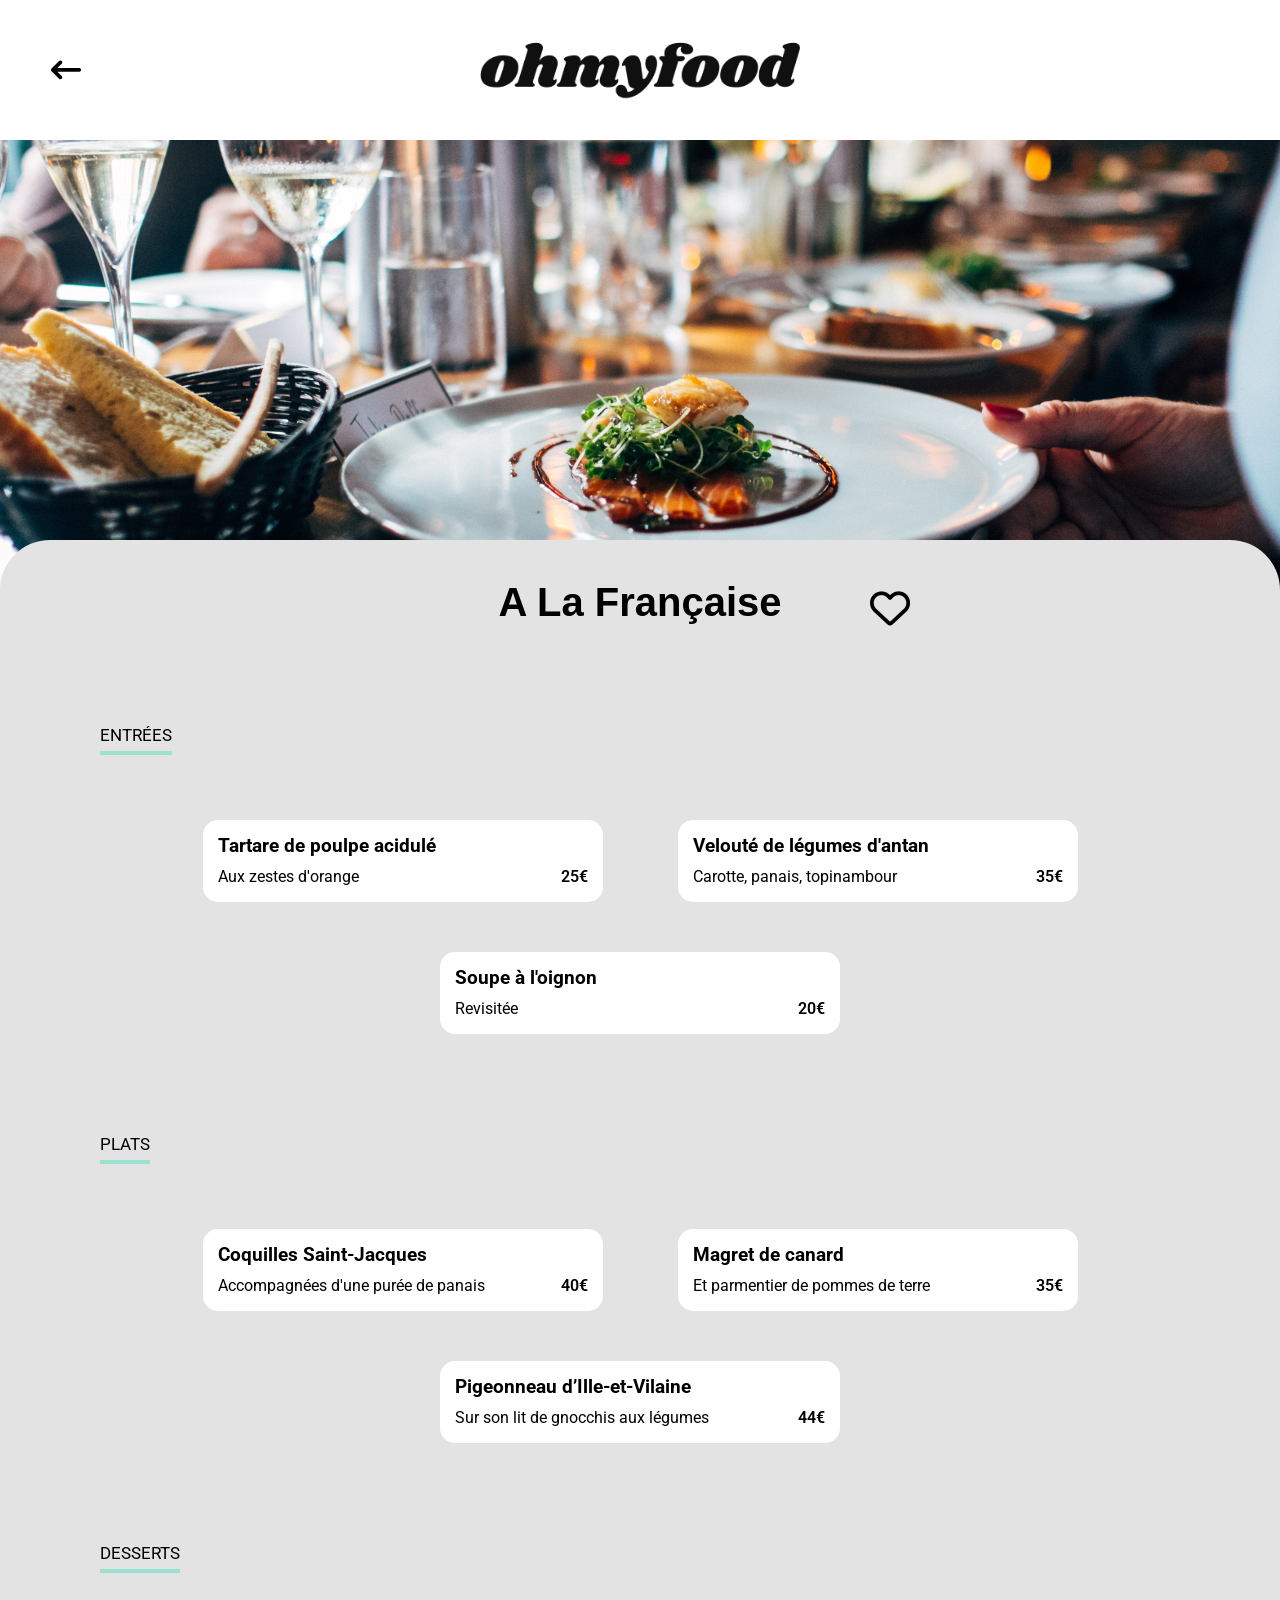
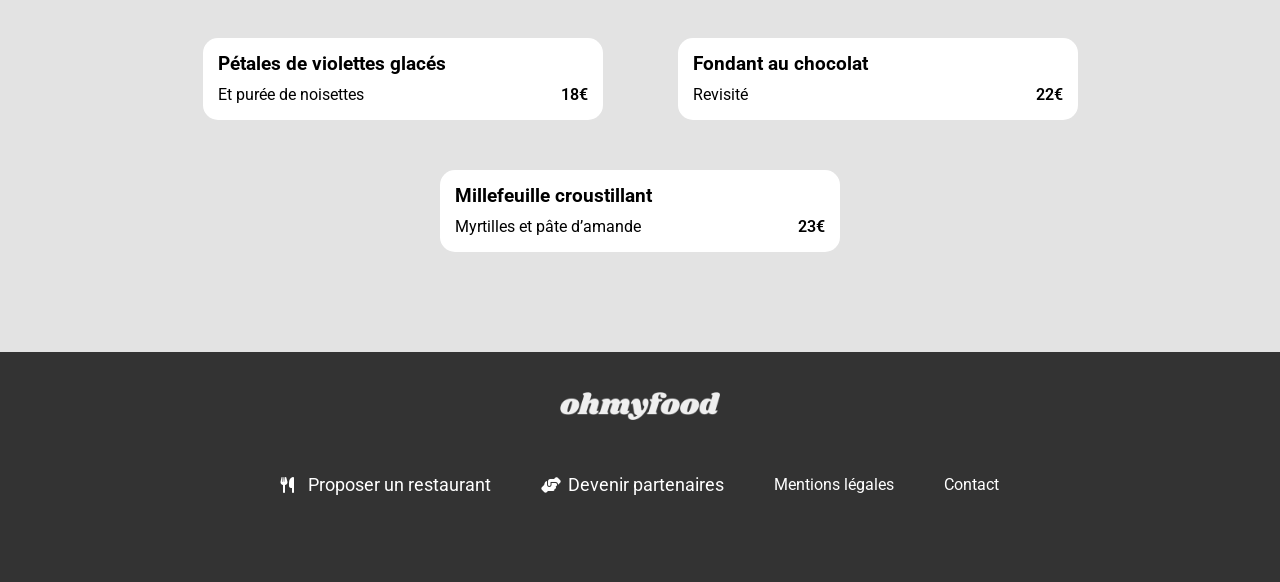
==== commit 80cf1ba5: "rectification diminution texte carte et apparition ..." ====
--- a/aLaFrancaise.html
+++ b/aLaFrancaise.html
@@ -50,9 +50,7 @@
                         <h2>Entrées</h2>
                         <div class="platRestaurantTypeDetail">
                             <div class="DetailCarteRestaurant">
-                                <div class="extensionCarteHover">
-                                    <span>...</span>
-                                </div>
+                                <div class="extensionCarteHover"></div>
                                 <div class="extensionCarteHoverCheck">
                                     <i class="fa-solid fa-circle-check"></i>
                                 </div>
@@ -126,9 +124,7 @@
                         <h2>desserts</h2>
                         <div class="platRestaurantTypeDetail">
                             <div class="DetailCarteRestaurant">
-                                <div class="extensionCarteHover">
-                                    <span>...</span>
-                                </div>
+                                <div class="extensionCarteHover"></div>
                                 <div class="extensionCarteHoverCheck">
                                     <i class="fa-solid fa-circle-check"></i>
                                 </div>
@@ -137,9 +133,7 @@
                                 <span>18€</span>
                             </div>
                             <div class="DetailCarteRestaurant">
-                                <div class="extensionCarteHover">
-                                    <span>...</span>
-                                </div>
+                                <div class="extensionCarteHover"></div>
                                 <div class="extensionCarteHoverCheck">
                                     <i class="fa-solid fa-circle-check"></i>
                                 </div>
--- a/ressources/css/style.css
+++ b/ressources/css/style.css
@@ -487,7 +487,7 @@
   padding: 5px 15px;
   background-color: #fff;
   border-radius: 15px;
-  width: 350px;
+  width: 400px;
   position: relative;
   cursor: pointer;
   overflow: hidden;
@@ -518,9 +518,9 @@
 body main .contenuRestaurant .platRestaurant .platRestaurantType .platRestaurantTypeDetail .DetailCarteRestaurant .extensionCarteHover {
   position: absolute;
   right: -60%;
-  top: 0;
+  bottom: 0;
   z-index: 20;
-  height: 100%;
+  height: 50%;
   width: 60%;
   transform: translateX(0%);
   transition: transform 0.5s linear;
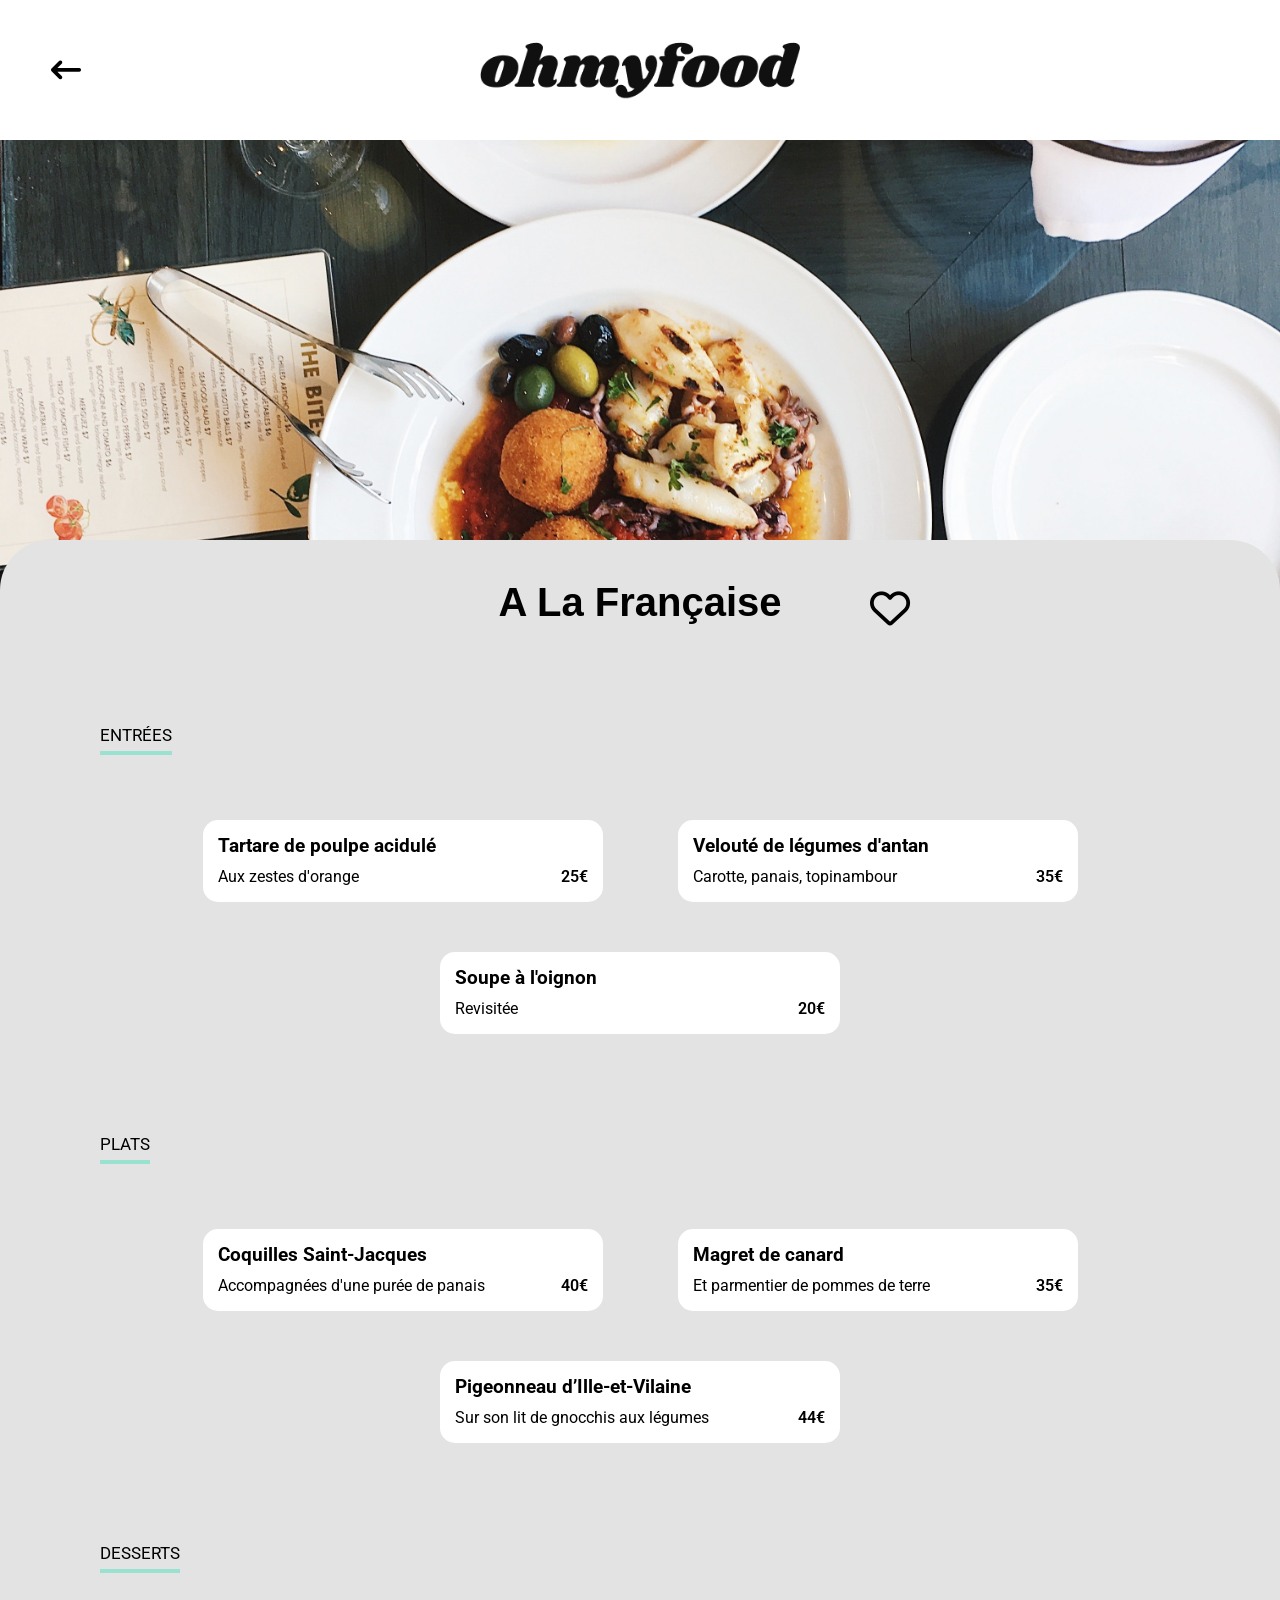
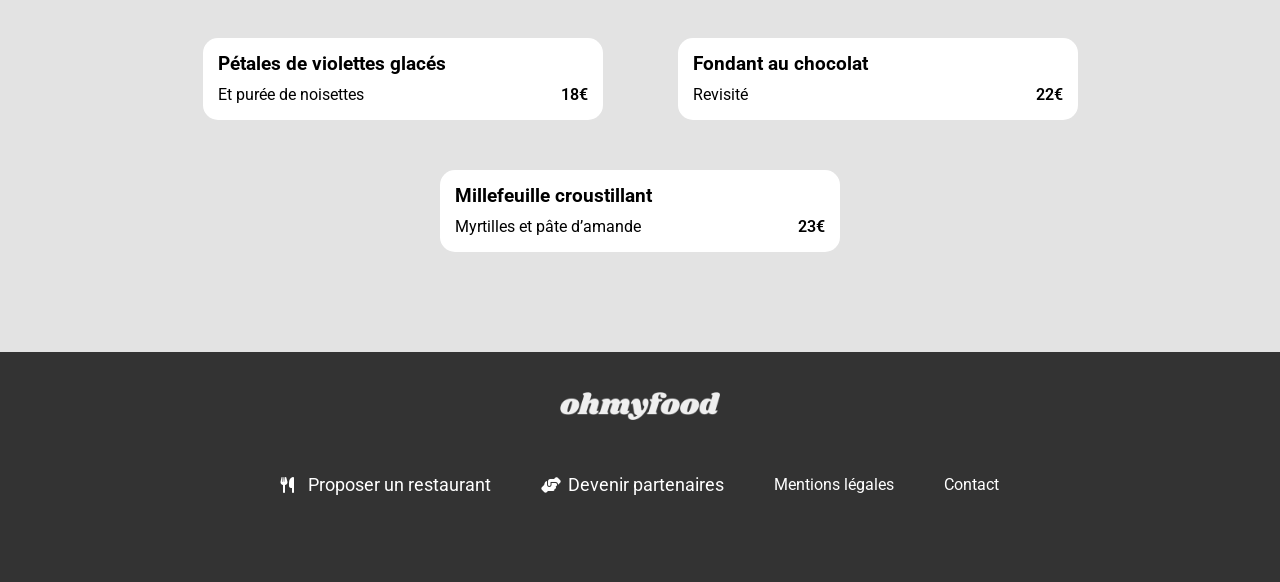
==== commit 13693dcc: "rectification de l'ensemble du projet" ====
--- a/aLaFrancaise.html
+++ b/aLaFrancaise.html
@@ -8,7 +8,6 @@
 
         <!-- Lien vers css personalisé -->
         <link rel="stylesheet" href="ressources/css/style.css">
-        <link rel="stylesheet" href="ressources/css/styleMediasQueries.css">
 
         <!-- cdn Font Awesome -->
         <link rel="stylesheet" href="https://cdnjs.cloudflare.com/ajax/libs/font-awesome/6.1.1/css/all.min.css" integrity="sha512-KfkfwYDsLkIlwQp6LFnl8zNdLGxu9YAA1QvwINks4PhcElQSvqcyVLLD9aMhXd13uQjoXtEKNosOWaZqXgel0g==" crossorigin="anonymous" referrerpolicy="no-referrer" />
@@ -31,7 +30,7 @@
         </header>
         
         <main>
-            <div class="photoRestaurant" id="photoALaFrancaise">
+            <div class="photoRestaurant" id="photoRestaurant3">
                 <a href="accueil.html">
                     <i class="fa-solid fa-arrow-left-long"></i>
                 </a>
@@ -49,7 +48,7 @@
                     <div class="platRestaurantType">
                         <h2>Entrées</h2>
                         <div class="platRestaurantTypeDetail">
-                            <div class="DetailCarteRestaurant">
+                            <div class="detailCarteRestaurant">
                                 <div class="extensionCarteHover"></div>
                                 <div class="extensionCarteHoverCheck">
                                     <i class="fa-solid fa-circle-check"></i>
@@ -58,7 +57,7 @@
                                 <p>Aux zestes d'orange</p>
                                 <span>25€</span>
                             </div>
-                            <div class="DetailCarteRestaurant">
+                            <div class="detailCarteRestaurant">
                                 <div class="extensionCarteHover">
                                     <span>...</span>
                                 </div>
@@ -69,7 +68,7 @@
                                 <p>Carotte, panais, topinambour</p>
                                 <span>35€</span>
                             </div>
-                            <div class="DetailCarteRestaurant">
+                            <div class="detailCarteRestaurant">
                                 <div class="extensionCarteHover"></div>
                                 <div class="extensionCarteHoverCheck">
                                     <i class="fa-solid fa-circle-check"></i>
@@ -84,7 +83,7 @@
                     <div class="platRestaurantType">
                         <h2>Plats</h2>
                         <div class="platRestaurantTypeDetail">
-                            <div class="DetailCarteRestaurant">
+                            <div class="detailCarteRestaurant">
                                 <div class="extensionCarteHover">
                                     <span>...</span>
                                 </div>
@@ -95,7 +94,7 @@
                                 <p>Accompagnées d'une purée de panais</p>
                                 <span>40€</span>
                             </div>
-                            <div class="DetailCarteRestaurant">
+                            <div class="detailCarteRestaurant">
                                 <div class="extensionCarteHover">
                                     <span>...</span>
                                 </div>
@@ -106,7 +105,7 @@
                                 <p>Et parmentier de pommes de terre</p>
                                 <span>35€</span>
                             </div>
-                            <div class="DetailCarteRestaurant">
+                            <div class="detailCarteRestaurant">
                                 <div class="extensionCarteHover">
                                     <span>...</span>
                                 </div>
@@ -123,7 +122,7 @@
                     <div class="platRestaurantType">
                         <h2>desserts</h2>
                         <div class="platRestaurantTypeDetail">
-                            <div class="DetailCarteRestaurant">
+                            <div class="detailCarteRestaurant">
                                 <div class="extensionCarteHover"></div>
                                 <div class="extensionCarteHoverCheck">
                                     <i class="fa-solid fa-circle-check"></i>
@@ -132,7 +131,7 @@
                                 <p>Et purée de noisettes</p>
                                 <span>18€</span>
                             </div>
-                            <div class="DetailCarteRestaurant">
+                            <div class="detailCarteRestaurant">
                                 <div class="extensionCarteHover"></div>
                                 <div class="extensionCarteHoverCheck">
                                     <i class="fa-solid fa-circle-check"></i>
@@ -141,7 +140,7 @@
                                 <p>Revisité</p>
                                 <span>22€</span>
                             </div>
-                            <div class="DetailCarteRestaurant">
+                            <div class="detailCarteRestaurant">
                                 <div class="extensionCarteHover">
                                     <span>...</span>
                                 </div>
@@ -161,7 +160,7 @@
         
         <footer>
             <div id="nomSiteFooter">
-                <img src="ressources/images/logo/ohmyfood.png" alt="">
+                <img src="ressources/images/logo/ohmyfood.png" alt="logo ohmyfood">
             </div>
             <ul>
                 <li id="footerRestaurant">
--- a/ressources/css/style.css
+++ b/ressources/css/style.css
@@ -1,4 +1,3 @@
-@charset "UTF-8";
 header .nomSite {
   min-height: 140px;
   position: relative;
@@ -199,12 +198,11 @@
 }
 body main #fonctionnement #fonctionnementFlex a {
   padding: 30px 0px;
-  width: clamp(250px, 70%, 400px);
+  width: clamp(300px, 70%, 400px);
   border: 1px solid #fff;
   box-shadow: 0px 3px 6px 0px rgba(227, 227, 227, 0.45);
   border-radius: 30px;
   margin: 0 auto 25px auto;
-  text-align: center;
   position: relative;
   color: #000;
   cursor: pointer;
@@ -215,7 +213,6 @@
 body main #fonctionnement #fonctionnementFlex a .fonctionnementButtonFlex {
   display: flex;
   flex-direction: row;
-  flex-wrap: wrap;
   row-gap: 20px;
   justify-content: space-around;
   padding: 0px 15px;
@@ -224,6 +221,7 @@
   display: inline-block;
   font-size: 22px;
   color: rgba(0, 0, 0, 0.5);
+  transition: 0.2s ease-out 0.1s;
 }
 body main #fonctionnement #fonctionnementFlex a .fonctionnementButtonFlex p {
   display: inline-block;
@@ -285,16 +283,16 @@
   color: #000;
 }
 body main #restaurants #restaurantContainer .restaurant a #restaurantPhoto1 {
-  background-image: url(../images/restaurants/jay-wennington-N_Y88TWmGwA-unsplash.jpg);
+  background-image: url(../images/restaurants/restaurant1.jpg);
+}
+body main #restaurants #restaurantContainer .restaurant a #restaurantPhoto2 {
+  background-image: url(../images/restaurants/restaurant2.jpg);
 }
 body main #restaurants #restaurantContainer .restaurant a #restaurantPhoto3 {
-  background-image: url(../images/restaurants/louis-hansel-shotsoflouis-qNBGVyOCY8Q-unsplash.jpg);
+  background-image: url(../images/restaurants/restaurant3.jpg);
 }
 body main #restaurants #restaurantContainer .restaurant a #restaurantPhoto4 {
-  background-image: url(../images/restaurants/stil-u2Lp8tXIcjw-unsplash.jpg);
-}
-body main #restaurants #restaurantContainer .restaurant a #restaurantPhoto2 {
-  background-image: url(../images/restaurants/toa-heftiba-DQKerTsQwi0-unsplash.jpg);
+  background-image: url(../images/restaurants/restaurant4.jpg);
 }
 body main #restaurants #restaurantContainer .restaurant a .restaurantPhoto {
   background-size: cover;
@@ -379,17 +377,17 @@
 body main #restaurants #restaurantContainer .restaurant a .restaurantDescription .fa-regular.fa-heart {
   opacity: 1;
 }
-body main #photoALaFrancaise {
-  background-image: url(../images/restaurants/jay-wennington-N_Y88TWmGwA-unsplash.jpg);
-}
-body main #photoLaNoteEnchantée {
-  background-image: url(../images/restaurants/stil-u2Lp8tXIcjw-unsplash.jpg);
-}
-body main #photoLaPaletteDuGout {
-  background-image: url(../images/restaurants/toa-heftiba-DQKerTsQwi0-unsplash.jpg);
-}
-body main #photoleDeliceDuSens {
-  background-image: url(../images/restaurants/louis-hansel-shotsoflouis-qNBGVyOCY8Q-unsplash.jpg);
+body main #photoRestaurant1 {
+  background-image: url(../images/restaurants/restaurant1.jpg);
+}
+body main #photoRestaurant2 {
+  background-image: url(../images/restaurants/restaurant2.jpg);
+}
+body main #photoRestaurant3 {
+  background-image: url(../images/restaurants/restaurant3.jpg);
+}
+body main #photoRestaurant4 {
+  background-image: url(../images/restaurants/restaurant4.jpg);
 }
 body main .photoRestaurant {
   background-size: cover;
@@ -483,7 +481,7 @@
   align-items: center;
   row-gap: 25px;
 }
-body main .contenuRestaurant .platRestaurant .platRestaurantType .platRestaurantTypeDetail .DetailCarteRestaurant {
+body main .contenuRestaurant .platRestaurant .platRestaurantType .platRestaurantTypeDetail .detailCarteRestaurant {
   padding: 5px 15px;
   background-color: #fff;
   border-radius: 15px;
@@ -497,25 +495,25 @@
   animation-timing-function: linear;
   animation-fill-mode: forwards;
 }
-body main .contenuRestaurant .platRestaurant .platRestaurantType .platRestaurantTypeDetail .DetailCarteRestaurant:nth-child(1) {
+body main .contenuRestaurant .platRestaurant .platRestaurantType .platRestaurantTypeDetail .detailCarteRestaurant:nth-child(1) {
   animation-delay: 0.7s;
 }
-body main .contenuRestaurant .platRestaurant .platRestaurantType .platRestaurantTypeDetail .DetailCarteRestaurant:nth-child(2) {
+body main .contenuRestaurant .platRestaurant .platRestaurantType .platRestaurantTypeDetail .detailCarteRestaurant:nth-child(2) {
   animation-delay: 1.4s;
 }
-body main .contenuRestaurant .platRestaurant .platRestaurantType .platRestaurantTypeDetail .DetailCarteRestaurant:nth-child(3) {
+body main .contenuRestaurant .platRestaurant .platRestaurantType .platRestaurantTypeDetail .detailCarteRestaurant:nth-child(3) {
   animation-delay: 2.1s;
 }
-body main .contenuRestaurant .platRestaurant .platRestaurantType .platRestaurantTypeDetail .DetailCarteRestaurant:nth-child(4) {
+body main .contenuRestaurant .platRestaurant .platRestaurantType .platRestaurantTypeDetail .detailCarteRestaurant:nth-child(4) {
   animation-delay: 2.8s;
 }
-body main .contenuRestaurant .platRestaurant .platRestaurantType .platRestaurantTypeDetail .DetailCarteRestaurant:hover .extensionCarteHover {
+body main .contenuRestaurant .platRestaurant .platRestaurantType .platRestaurantTypeDetail .detailCarteRestaurant:hover .extensionCarteHover {
   transform: translateX(-90%);
 }
-body main .contenuRestaurant .platRestaurant .platRestaurantType .platRestaurantTypeDetail .DetailCarteRestaurant:hover .extensionCarteHover span {
+body main .contenuRestaurant .platRestaurant .platRestaurantType .platRestaurantTypeDetail .detailCarteRestaurant:hover .extensionCarteHover span {
   opacity: 1;
 }
-body main .contenuRestaurant .platRestaurant .platRestaurantType .platRestaurantTypeDetail .DetailCarteRestaurant .extensionCarteHover {
+body main .contenuRestaurant .platRestaurant .platRestaurantType .platRestaurantTypeDetail .detailCarteRestaurant .extensionCarteHover {
   position: absolute;
   right: -60%;
   bottom: 0;
@@ -528,7 +526,7 @@
   overflow: hidden;
   background-color: #fff;
 }
-body main .contenuRestaurant .platRestaurant .platRestaurantType .platRestaurantTypeDetail .DetailCarteRestaurant .extensionCarteHover span {
+body main .contenuRestaurant .platRestaurant .platRestaurantType .platRestaurantTypeDetail .detailCarteRestaurant .extensionCarteHover span {
   position: absolute;
   bottom: 14px;
   right: 60%;
@@ -537,13 +535,13 @@
   opacity: 0;
   transition: opacity 0.2s linear 0.4s;
 }
-body main .contenuRestaurant .platRestaurant .platRestaurantType .platRestaurantTypeDetail .DetailCarteRestaurant:hover .extensionCarteHoverCheck {
+body main .contenuRestaurant .platRestaurant .platRestaurantType .platRestaurantTypeDetail .detailCarteRestaurant:hover .extensionCarteHoverCheck {
   transform: translateX(-60px);
 }
-body main .contenuRestaurant .platRestaurant .platRestaurantType .platRestaurantTypeDetail .DetailCarteRestaurant:hover .extensionCarteHoverCheck i {
-  transform: rotate(360deg);
-}
-body main .contenuRestaurant .platRestaurant .platRestaurantType .platRestaurantTypeDetail .DetailCarteRestaurant .extensionCarteHoverCheck {
+body main .contenuRestaurant .platRestaurant .platRestaurantType .platRestaurantTypeDetail .detailCarteRestaurant:hover .extensionCarteHoverCheck i {
+  transform: rotate(-360deg);
+}
+body main .contenuRestaurant .platRestaurant .platRestaurantType .platRestaurantTypeDetail .detailCarteRestaurant .extensionCarteHoverCheck {
   position: absolute;
   z-index: 40;
   width: 60px;
@@ -557,20 +555,20 @@
   justify-content: center;
   align-items: center;
 }
-body main .contenuRestaurant .platRestaurant .platRestaurantType .platRestaurantTypeDetail .DetailCarteRestaurant .extensionCarteHoverCheck i {
+body main .contenuRestaurant .platRestaurant .platRestaurantType .platRestaurantTypeDetail .detailCarteRestaurant .extensionCarteHoverCheck i {
   font-size: 30px;
   color: #fff;
   transform: rotate(0);
-  transition: transform 0.65s linear;
-}
-body main .contenuRestaurant .platRestaurant .platRestaurantType .platRestaurantTypeDetail .DetailCarteRestaurant h3 {
+  transition: transform 0.45s linear;
+}
+body main .contenuRestaurant .platRestaurant .platRestaurantType .platRestaurantTypeDetail .detailCarteRestaurant h3 {
   margin: 10px 0;
 }
-body main .contenuRestaurant .platRestaurant .platRestaurantType .platRestaurantTypeDetail .DetailCarteRestaurant p {
+body main .contenuRestaurant .platRestaurant .platRestaurantType .platRestaurantTypeDetail .detailCarteRestaurant p {
   margin-bottom: 11px;
   width: 90%;
 }
-body main .contenuRestaurant .platRestaurant .platRestaurantType .platRestaurantTypeDetail .DetailCarteRestaurant span {
+body main .contenuRestaurant .platRestaurant .platRestaurantType .platRestaurantTypeDetail .detailCarteRestaurant span {
   position: absolute;
   right: 15px;
   transform: translateX(0);
@@ -579,7 +577,7 @@
   bottom: 20%;
   font-weight: 600;
 }
-body main .contenuRestaurant .platRestaurant .platRestaurantType .platRestaurantTypeDetail .DetailCarteRestaurant:hover span {
+body main .contenuRestaurant .platRestaurant .platRestaurantType .platRestaurantTypeDetail .detailCarteRestaurant:hover span {
   transform: translateX(-200%);
 }
 
@@ -622,7 +620,7 @@
     column-gap: 30px;
     row-gap: 50px;
   }
-  body main #fonctionnement #fonctionnementFlex button span {
+  body main #fonctionnement #fonctionnementFlex a span {
     left: 50%;
     top: 2px;
     transform: translateY(-60%);
